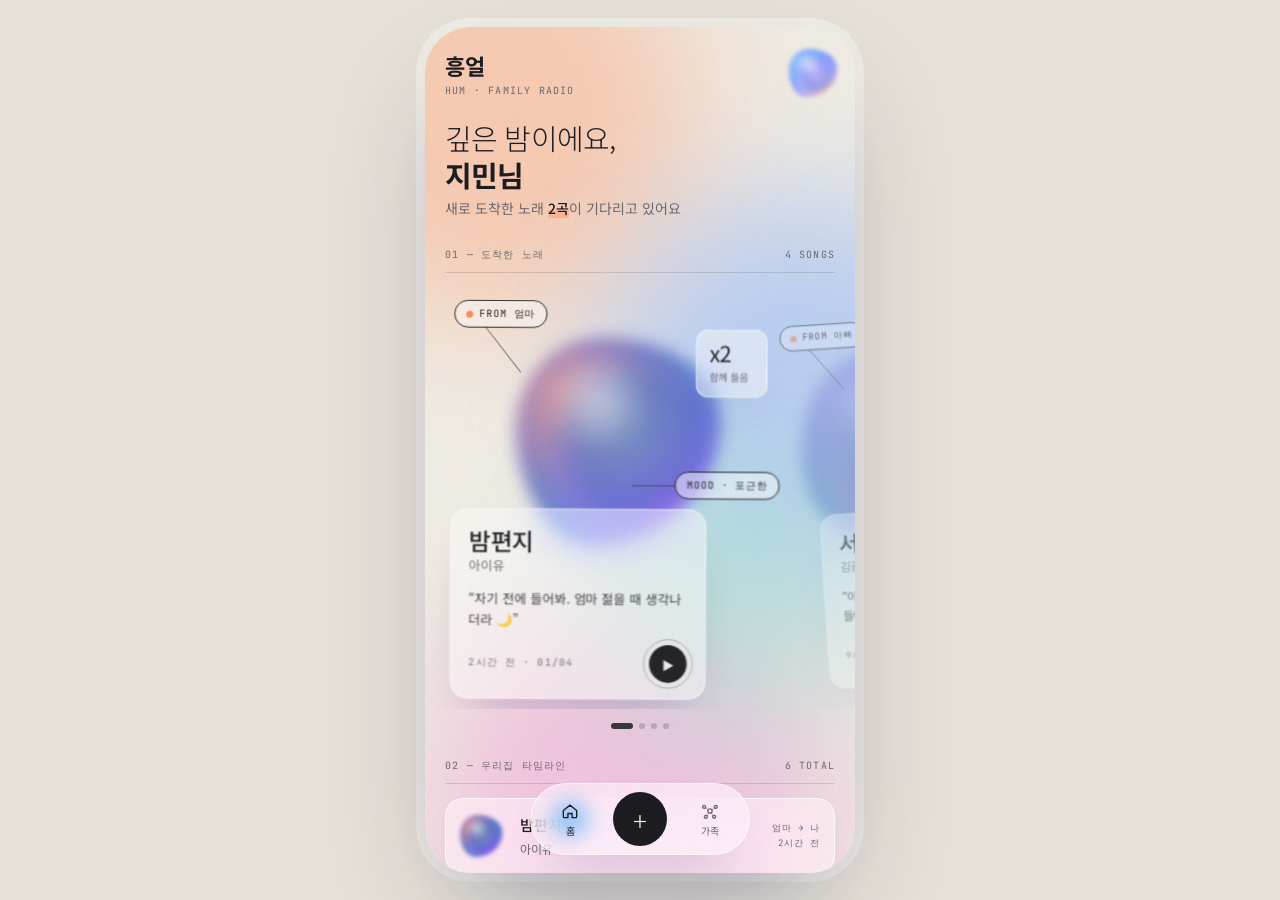
==== family-songs/index.html @ 13bdda85 "Add 흥얼 hum: family song-sharing mobile prototype Single-file web app with mood-driven gradient blobs" ====
<!doctype html>
<html lang="ko">
<head>
<meta charset="utf-8">
<meta name="viewport" content="width=device-width,initial-scale=1,viewport-fit=cover">
<meta name="theme-color" content="#f3efe7">
<title>흥얼 hum</title>
<link rel="preconnect" href="https://fonts.googleapis.com">
<link rel="preconnect" href="https://fonts.gstatic.com" crossorigin>
<link href="https://fonts.googleapis.com/css2?family=Noto+Sans+KR:wght@300;400;500;700&family=JetBrains+Mono:wght@400;500&display=swap" rel="stylesheet">
<style>
@property --c1{syntax:'<color>';inherits:true;initial-value:#8fb8ff}
@property --c2{syntax:'<color>';inherits:true;initial-value:#ffb08a}
@property --c3{syntax:'<color>';inherits:true;initial-value:#f5a3dc}
@property --c4{syntax:'<color>';inherits:true;initial-value:#a9c8ff}

:root{
  --bg:#f3efe7; --bg-2:#e6e1d7; --ink:#1c1c21; --ink-2:#6d6b70; --ink-3:#a19e9a;
  --line:rgba(28,28,33,.14); --glass:rgba(255,255,255,.5); --glass-strong:rgba(255,255,255,.74);
  --glass-brd:rgba(255,255,255,.8); --glow:#5fb6ff; --accent:#ff8a5c;
  --device:linear-gradient(165deg,#f4f4f6 0%,#dcdce1 100%);
  --device-screen:rgba(255,255,255,.62); --wheel:linear-gradient(180deg,#fbfbfc,#e7e7eb);
  --shadow:0 24px 50px -24px rgba(60,50,110,.32);
  --amb-op:.55; --grain-op:.13; --grain-blend:multiply;
  --spring:cubic-bezier(.34,1.56,.64,1); --ease:cubic-bezier(.22,1,.36,1);
  --mono:'JetBrains Mono',ui-monospace,monospace; --sans:'Noto Sans KR',system-ui,-apple-system,sans-serif;
  color-scheme:light;
}
@media (prefers-color-scheme:dark){
  :root:not([data-theme="light"]){
    --bg:#22387c; --bg-2:#16265a; --ink:#f5f2ff; --ink-2:rgba(245,242,255,.7); --ink-3:rgba(245,242,255,.42);
    --line:rgba(255,255,255,.2); --glass:rgba(255,255,255,.1); --glass-strong:rgba(255,255,255,.17);
    --glass-brd:rgba(255,255,255,.24); --glow:#7cc6ff;
    --device:linear-gradient(165deg,rgba(255,255,255,.2),rgba(255,255,255,.06));
    --device-screen:rgba(10,20,60,.28); --wheel:linear-gradient(180deg,rgba(255,255,255,.2),rgba(255,255,255,.07));
    --shadow:0 24px 50px -24px rgba(0,0,20,.6); --amb-op:.42; --grain-op:.09; --grain-blend:overlay;
    color-scheme:dark;
  }
}
:root[data-theme="dark"]{
  --bg:#22387c; --bg-2:#16265a; --ink:#f5f2ff; --ink-2:rgba(245,242,255,.7); --ink-3:rgba(245,242,255,.42);
  --line:rgba(255,255,255,.2); --glass:rgba(255,255,255,.1); --glass-strong:rgba(255,255,255,.17);
  --glass-brd:rgba(255,255,255,.24); --glow:#7cc6ff;
  --device:linear-gradient(165deg,rgba(255,255,255,.2),rgba(255,255,255,.06));
  --device-screen:rgba(10,20,60,.28); --wheel:linear-gradient(180deg,rgba(255,255,255,.2),rgba(255,255,255,.07));
  --shadow:0 24px 50px -24px rgba(0,0,20,.6); --amb-op:.42; --grain-op:.09; --grain-blend:overlay;
  color-scheme:dark;
}

*{box-sizing:border-box;margin:0;padding:0;-webkit-tap-highlight-color:transparent}
html,body{height:100%}
body{font-family:var(--sans);color:var(--ink);background:var(--bg-2);display:grid;place-items:center;overflow:hidden;-webkit-font-smoothing:antialiased}
button{font:inherit;color:inherit;background:none;border:0;cursor:pointer}
input,textarea{font:inherit;color:inherit;background:none;border:0;outline:0;width:100%;resize:none}
::placeholder{color:var(--ink-3)}

.app{position:relative;width:100%;height:100dvh;max-width:430px;background:var(--bg);overflow:hidden;isolation:isolate}
@media (min-width:600px) and (min-height:760px){
  .app{height:min(880px,94dvh);border-radius:46px;box-shadow:0 50px 120px -40px rgba(30,30,80,.45),0 0 0 9px rgba(255,255,255,.35)}
}

/* ---------- ambient ---------- */
.ambient{position:absolute;inset:-25%;z-index:-2;pointer-events:none;transform:translate3d(var(--px,0px),var(--py,0px),0);transition:transform 1.4s var(--ease)}
.ambient span{position:absolute;width:62%;aspect-ratio:1;border-radius:50%;filter:blur(64px);opacity:var(--amb-op);animation:drift 24s ease-in-out infinite alternate}
.ambient span:nth-child(1){background:#ffb08a;top:8%;left:-4%}
.ambient span:nth-child(2){background:#8fb8ff;top:30%;right:-6%;animation-duration:29s;animation-delay:-8s}
.ambient span:nth-child(3){background:#f5a3dc;bottom:6%;left:18%;animation-duration:33s;animation-delay:-14s}
.ambient span:nth-child(4){background:#9fe3d3;bottom:28%;right:16%;width:42%;animation-duration:26s;animation-delay:-4s}
@keyframes drift{0%{transform:translate(0,0) scale(1)}50%{transform:translate(14%,9%) scale(1.18)}100%{transform:translate(-9%,15%) scale(.88)}}
.grain{position:absolute;inset:-60%;z-index:80;pointer-events:none;opacity:var(--grain-op);mix-blend-mode:var(--grain-blend);
  background-image:url("data:image/svg+xml,%3Csvg xmlns='http://www.w3.org/2000/svg' width='180' height='180'%3E%3Cfilter id='n'%3E%3CfeTurbulence type='fractalNoise' baseFrequency='.9' numOctaves='3' stitchTiles='stitch'/%3E%3C/filter%3E%3Crect width='100%25' height='100%25' filter='url(%23n)'/%3E%3C/svg%3E");
  animation:grain .9s steps(5) infinite}
@keyframes grain{0%{transform:translate(0,0)}20%{transform:translate(-4%,3%)}40%{transform:translate(3%,-5%)}60%{transform:translate(-6%,-2%)}80%{transform:translate(5%,4%)}100%{transform:translate(0,0)}}

/* ---------- blobs ---------- */
.blob{position:relative;width:100%;aspect-ratio:1;transition:--c1 1.1s var(--ease),--c2 1.1s var(--ease),--c3 1.1s var(--ease),--c4 1.1s var(--ease)}
.blob i{position:absolute;inset:8%;border-radius:42% 58% 63% 37%/45% 40% 60% 55%;animation:morph var(--d,9s) ease-in-out infinite alternate;animation-delay:var(--dl,0s)}
.blob i:nth-child(1){background:radial-gradient(circle at 72% 78%,var(--c3),transparent 58%),radial-gradient(circle at 24% 28%,var(--c2),transparent 62%),linear-gradient(140deg,var(--c1),var(--c4));filter:blur(var(--bl,10px)) saturate(1.35)}
.blob i:nth-child(2){inset:22% 12% 16% 28%;background:radial-gradient(circle at 40% 40%,var(--c4),var(--c1) 72%);filter:blur(calc(var(--bl,10px)*1.7));opacity:.7;animation-duration:calc(var(--d,9s)*1.37);animation-direction:alternate-reverse}
.blob i:nth-child(3){inset:16% 34% 48% 18%;background:radial-gradient(circle,rgba(255,255,255,.9),transparent 70%);filter:blur(calc(var(--bl,10px)*1.3));opacity:.65;animation-duration:calc(var(--d,9s)*.78)}
.blob.sm{--bl:2px}.blob.md{--bl:4px}.blob.lg{--bl:8px}
@keyframes morph{
  0%{border-radius:42% 58% 63% 37%/45% 40% 60% 55%;transform:rotate(var(--r,0deg)) scale(1)}
  33%{border-radius:63% 37% 38% 62%/55% 63% 37% 45%;transform:rotate(calc(var(--r,0deg) + 40deg)) scale(1.06) translate(2%,-2%)}
  66%{border-radius:36% 64% 55% 45%/62% 36% 64% 38%;transform:rotate(calc(var(--r,0deg) + 85deg)) scale(.95) translate(-2%,2%)}
  100%{border-radius:52% 48% 34% 66%/40% 58% 42% 60%;transform:rotate(calc(var(--r,0deg) + 130deg)) scale(1.03)}
}

/* ---------- type & atoms ---------- */
.mono{font-family:var(--mono);font-size:10px;letter-spacing:.12em;text-transform:uppercase;color:var(--ink-2)}
.tag{position:absolute;display:inline-flex;align-items:center;gap:6px;font-family:var(--mono);font-size:10px;letter-spacing:.1em;text-transform:uppercase;padding:6px 11px;border:1px solid var(--ink);border-radius:999px;background:var(--glass);backdrop-filter:blur(8px);-webkit-backdrop-filter:blur(8px);white-space:nowrap;z-index:3}
.glass{background:var(--glass);border:1px solid var(--glass-brd);backdrop-filter:blur(20px) saturate(1.5);-webkit-backdrop-filter:blur(20px) saturate(1.5);box-shadow:var(--shadow)}
.pressable{transition:transform .5s var(--spring)}
.pressable:active{transform:scale(.94);transition-duration:.12s}

/* ---------- screens ---------- */
.screen{position:absolute;inset:0;overflow-y:auto;overflow-x:hidden;padding:calc(env(safe-area-inset-top) + 22px) 20px 140px;scrollbar-width:none;
  opacity:0;visibility:hidden;transform:translateY(26px) scale(.975);filter:blur(10px);
  transition:opacity .45s var(--ease),transform .7s var(--ease),filter .45s var(--ease),visibility 0s linear .45s}
.screen::-webkit-scrollbar{display:none}
.screen.active{opacity:1;visibility:visible;transform:none;filter:none;transition-delay:0s}
.screen.active .rv{animation:rise .9s var(--ease) both;animation-delay:calc(var(--i,0)*75ms + 90ms)}
@keyframes rise{from{opacity:0;transform:translateY(26px);filter:blur(8px)}}

.top{display:flex;align-items:center;justify-content:space-between;margin-bottom:22px}
.brand{display:flex;flex-direction:column;gap:3px}
.brand-mark{font-size:22px;font-weight:700;letter-spacing:-.02em}
.me-btn{width:44px;height:44px;border-radius:50%;position:relative}
.me-btn .blob{position:absolute;inset:-6px;width:auto}
.ghost-btn{font-family:var(--mono);font-size:11px;letter-spacing:.1em;text-transform:uppercase;padding:9px 14px;border-radius:999px;border:1px solid var(--line);background:var(--glass)}

.greet{font-size:29px;line-height:1.26;font-weight:300;letter-spacing:-.03em;margin-bottom:6px}
.greet b{font-weight:700}
.greet .ch{display:inline-block;animation:letter 1s var(--ease) both;animation-delay:calc(var(--k)*32ms + 150ms);white-space:pre}
@keyframes letter{from{opacity:0;transform:translateY(.5em) rotate(6deg);filter:blur(6px)}}
.sub{color:var(--ink-2);font-size:14px;margin-bottom:6px}
.sub em{font-style:normal;color:var(--ink);font-weight:500;background:linear-gradient(transparent 60%,rgba(255,138,92,.35) 60%)}

.sec-head{display:flex;justify-content:space-between;align-items:baseline;margin:30px 0 14px;padding-bottom:10px;border-bottom:1px solid var(--line)}

/* ---------- hero carousel ---------- */
.carousel{display:flex;overflow-x:auto;scroll-snap-type:x mandatory;margin:0 -20px;padding:4px 7% 8px;scrollbar-width:none;gap:0}
.carousel::-webkit-scrollbar{display:none}
.slide{flex:0 0 86%;scroll-snap-align:center;cursor:pointer}
.stage{position:relative;height:min(410px,57dvh);transform:scale(calc(1 - var(--a,0)*.1)) rotate(calc(var(--o,0)*-4deg));opacity:calc(1 - var(--a,0)*.5);transition:transform .2s linear}
.stage .art{position:absolute;width:76%;left:12%;top:6%;transform:translateX(calc(var(--o,0)*-46px)) rotate(calc(var(--o,0)*20deg))}
.stage .t-from{top:2%;left:0}
.stage .t-from::after{content:'';position:absolute;left:30px;top:100%;width:1px;height:58px;background:var(--ink);opacity:.55;transform-origin:top;transform:rotate(-38deg) scaleY(0);transition:transform 1s var(--ease) .3s}
.stage .t-mood{top:44%;right:-2%}
.stage .t-mood::before{content:'';position:absolute;right:100%;top:50%;width:44px;height:1px;background:var(--ink);opacity:.55;transform-origin:right;transform:scaleX(0);transition:transform 1s var(--ease) .45s}
.screen.active .stage .t-from::after{transform:rotate(-38deg) scaleY(1)}
.screen.active .stage .t-mood::before{transform:scaleX(1)}
.new-dot{width:7px;height:7px;border-radius:50%;background:var(--accent);box-shadow:0 0 0 0 rgba(255,138,92,.6);animation:ping 1.8s infinite}
@keyframes ping{70%{box-shadow:0 0 0 9px rgba(255,138,92,0)}100%{box-shadow:0 0 0 0 rgba(255,138,92,0)}}
.stat{position:absolute;top:9%;right:2%;padding:10px 12px;border-radius:12px;min-width:72px;z-index:3}
.stat b{display:block;font-size:22px;font-weight:400;letter-spacing:-.02em;line-height:1}
.stat span{font-size:10px;color:var(--ink-2)}
.note{position:absolute;left:0;bottom:0;width:80%;padding:18px 18px 16px;border-radius:18px;z-index:4;transform:translateX(calc(var(--o,0)*34px))}
.note h3{font-size:24px;font-weight:500;letter-spacing:-.03em;line-height:1.15}
.note .artist{font-size:13px;color:var(--ink-2);margin-top:2px}
.note .msg{font-size:13px;line-height:1.6;margin-top:14px;color:var(--ink);opacity:.86}
.note .foot{display:flex;justify-content:space-between;align-items:center;margin-top:14px}
.play-ic{width:38px;height:38px;border-radius:50%;background:var(--ink);color:var(--bg);display:grid;place-items:center;font-size:12px;position:relative}
.play-ic::after{content:'';position:absolute;inset:-6px;border-radius:50%;border:1px solid var(--ink);opacity:.3;animation:halo 2.4s var(--ease) infinite}
@keyframes halo{from{transform:scale(.8);opacity:.5}to{transform:scale(1.35);opacity:0}}
.dots{display:flex;justify-content:center;gap:6px;margin-top:14px}
.dots i{width:6px;height:6px;border-radius:4px;background:var(--ink);opacity:.2;transition:width .5s var(--spring),opacity .3s}
.dots i.on{width:22px;opacity:.85}

/* ---------- timeline ---------- */
.timeline{list-style:none;display:flex;flex-direction:column;gap:10px}
.row{display:flex;align-items:center;gap:14px;padding:12px 14px 12px 10px;border-radius:18px;cursor:pointer;
  transform:perspective(700px) rotateX(var(--rx,0deg)) rotateY(var(--ry,0deg));transition:transform .5s var(--ease)}
.row .mini{width:50px;flex:none}
.row .rt{flex:1;min-width:0}
.row .rt b{display:block;font-weight:500;font-size:15px;white-space:nowrap;overflow:hidden;text-overflow:ellipsis}
.row .rt span{font-size:12px;color:var(--ink-2)}
.row .rr{text-align:right;line-height:1.7;font-size:9px}
.row .emo{font-size:12px;letter-spacing:2px}

/* ---------- compose ---------- */
.compose-stage{position:relative;height:300px;margin:-6px 0 6px}
.cs-blob{position:absolute;width:250px;left:50%;top:10px;margin-left:-125px}
.cs-title{position:absolute;left:50%;top:50%;transform:translate(-50%,-58%);text-align:center;width:72%;z-index:2;pointer-events:none}
.cs-title b{display:block;font-size:26px;font-weight:500;letter-spacing:-.03em;line-height:1.2;transition:opacity .3s;word-break:keep-all}
.cs-title span{font-size:13px;color:var(--ink-2)}
.cs-title .ph{opacity:.35}
.cs-mood{top:16px;right:0}
.cs-mood::before{content:'';position:absolute;right:100%;top:50%;width:36px;height:1px;background:var(--ink);opacity:.5}
.cs-to{bottom:18px;left:0}
.cs-to::after{content:'';position:absolute;left:60%;bottom:100%;width:1px;height:40px;background:var(--ink);opacity:.5;transform:rotate(30deg);transform-origin:bottom}
.bump{animation:bump .6s var(--spring)}
@keyframes bump{40%{transform:scale(1.08)}}
.field{display:flex;flex-direction:column;gap:6px;padding:12px 16px;border-radius:16px;margin-bottom:10px;box-shadow:none;transition:border-color .3s,transform .4s var(--spring)}
.field:focus-within{border-color:var(--ink);transform:scale(1.01)}
.field input,.field textarea{font-size:16px}
.shake{animation:shake .5s}
@keyframes shake{20%,60%{transform:translateX(-7px)}40%,80%{transform:translateX(7px)}}
.pick{display:flex;gap:6px;justify-content:space-between}
.pick button{flex:1;display:flex;flex-direction:column;align-items:center;gap:6px;padding:8px 0 10px;border-radius:18px;border:1px solid transparent;transition:transform .55s var(--spring),border-color .3s,background .3s}
.pick button .mb{width:56px;position:relative;transition:transform .6s var(--spring),filter .4s}
.pick button span{font-size:13px}
.pick button:not(.on) .mb{filter:grayscale(.75) opacity(.55)}
.pick button.on{border-color:var(--ink);background:var(--glass)}
.pick button.on .mb{transform:scale(1.12) rotate(12deg)}
.pick button .chk{position:absolute;right:-2px;top:-2px;width:18px;height:18px;border-radius:50%;background:var(--ink);color:var(--bg);font-size:10px;display:grid;place-items:center;transform:scale(0);transition:transform .5s var(--spring);z-index:2}
.pick button.on .chk{transform:scale(1)}
.chips{display:flex;flex-wrap:wrap;gap:6px;margin-top:2px}
.chips button{font-size:12px;padding:7px 12px;border-radius:999px;border:1px solid var(--line);background:var(--glass)}
.send-btn{position:relative;overflow:hidden;width:100%;height:62px;margin-top:28px;border-radius:999px;background:var(--ink);color:var(--bg);font-size:15px;font-weight:500;letter-spacing:.02em;transition:transform .5s var(--spring)}
.send-btn .fill{position:absolute;inset:0;background:linear-gradient(90deg,#5fb6ff,#f5a3dc,#ff8a5c);transform:scaleX(0);transform-origin:left;transition:transform .25s ease-out;filter:blur(6px);opacity:.95}
.send-btn.holding{transform:scale(.97)}
.send-btn.holding .fill{transform:scaleX(1.05);transition:transform .75s linear}
.send-btn .lbl{position:relative}

/* ---------- mood widget (glow path) ---------- */
.mood{position:relative;padding:6px 0}
.mood-svg{position:absolute;inset:0;width:100%;height:100%;overflow:visible;pointer-events:none}
.mood-svg .glow{fill:none;stroke:var(--glow);stroke-width:30;stroke-linecap:round;stroke-linejoin:round;opacity:.8}
.mood-svg .core{fill:none;stroke:var(--glow);stroke-width:2;opacity:.55;stroke-dasharray:2 6;animation:flow 1.2s linear infinite}
@keyframes flow{to{stroke-dashoffset:-16}}
.mrow{display:flex;align-items:center;gap:10px;height:62px}
.mrow .ml,.mrow .mr{width:52px;flex:none;font-size:10px}
.mrow .mr{text-align:right}
.mt{position:relative;flex:1;height:34px;cursor:grab;touch-action:none}
.mt::before{content:'';position:absolute;left:0;right:0;top:50%;height:1px;background:var(--ink);opacity:.3}
.mt .gh{position:absolute;top:50%;width:9px;height:9px;margin:-4.5px 0 0 -4.5px;border-radius:50%;background:var(--ink);opacity:.85}
.mh{position:absolute;top:50%;width:22px;height:22px;margin:-11px 0 0 -11px;border-radius:50%;background:var(--ink);z-index:2;transition:transform .5s var(--spring),box-shadow .4s}
.mh.hot{background:#1c1c21;transform:scale(.72);box-shadow:0 0 0 7px #ffb59a,0 0 22px 14px rgba(255,150,120,.75)}
.mood.ro .mt{cursor:default}
.mood.drag .mt{cursor:grabbing}

/* ---------- family ---------- */
.big{font-size:26px;font-weight:300;letter-spacing:-.03em;line-height:1.32;margin-bottom:6px}
.big b{font-weight:700}
.orbit-wrap{position:relative;width:100%;aspect-ratio:1;margin:6px 0 10px}
.orbit{position:absolute;inset:0;transform:rotate(var(--rot,0deg))}
.orbit svg{position:absolute;inset:0;width:100%;height:100%;overflow:visible}
.orbit .ring{fill:none;stroke:var(--ink);stroke-width:.18;opacity:.35;stroke-dasharray:.6 1.4}
.orbit .lnk{stroke:var(--ink);fill:none;stroke-linecap:round;stroke-dasharray:1 2.5;animation:flow2 3s linear infinite}
@keyframes flow2{to{stroke-dashoffset:-14}}
@keyframes orbit{to{transform:rotate(360deg)}}
.node{position:absolute;width:23%;transform:translate(-50%,-50%);cursor:pointer}
.node-in{transform:rotate(calc(var(--rot,0deg)*-1));display:flex;flex-direction:column;align-items:center;gap:2px;transition:opacity .4s}
.node .blob{transition:transform .7s var(--spring)}
.node span{font-size:12px;font-weight:500}
.node.sel .blob{transform:scale(1.22)}
.orbit.has-sel .node:not(.sel) .node-in{opacity:.45}
.core-node{position:absolute;left:50%;top:50%;width:30%;transform:translate(-50%,-50%)}
.core-node .lbl{position:absolute;inset:0;display:grid;place-items:center;text-align:center;font-size:13px;font-weight:700;transform:rotate(calc(var(--rot,0deg)*-1))}
.member-card{border-radius:22px;padding:18px;display:grid;grid-template-columns:64px 1fr;gap:4px 14px;align-items:center;transform:perspective(700px) rotateX(var(--rx,0deg)) rotateY(var(--ry,0deg));transition:transform .5s var(--ease)}
.member-card .av{grid-row:span 2;width:64px}
.member-card h4{font-size:19px;font-weight:500}
.member-card .grid3{grid-column:1/-1;display:grid;grid-template-columns:repeat(3,1fr);gap:8px;margin-top:12px}
.member-card .grid3 div{padding:10px;border-radius:12px;background:var(--glass);border:1px solid var(--glass-brd)}
.member-card .grid3 b{display:block;font-size:20px;font-weight:400}
.member-card .act{grid-column:1/-1;margin-top:12px;height:46px;border-radius:999px;background:var(--ink);color:var(--bg);font-size:14px}
.member-card .act[disabled]{opacity:.35}
.swap{animation:swap .6s var(--ease)}
@keyframes swap{from{opacity:0;transform:translateY(14px) scale(.97)}}
.stats{display:grid;grid-template-columns:repeat(3,1fr);gap:8px;margin-top:12px}
.stats div{padding:12px;border-radius:14px}
.stats b{display:block;font-size:24px;font-weight:300;letter-spacing:-.03em}
.stats span{font-size:11px;color:var(--ink-2)}
.reset{display:block;margin:34px auto 0}

/* ---------- tab bar ---------- */
.tabbar{position:absolute;left:50%;bottom:calc(env(safe-area-inset-bottom) + 18px);transform:translateX(-50%);display:flex;align-items:center;gap:6px;padding:8px;border-radius:999px;z-index:40;animation:tabin 1s var(--spring) .2s both}
@keyframes tabin{from{transform:translate(-50%,120%)}}
.tab-glow{position:absolute;top:50%;left:0;width:56px;height:56px;margin:-28px 0 0 -28px;border-radius:50%;background:radial-gradient(circle,var(--glow),transparent 70%);filter:blur(8px);opacity:.85;transition:transform .7s var(--spring);pointer-events:none}
.tab{position:relative;width:62px;height:50px;border-radius:999px;display:flex;flex-direction:column;align-items:center;justify-content:center;gap:2px;font-size:10px;color:var(--ink-2);transition:color .3s,transform .5s var(--spring)}
.tab svg{width:20px;height:20px;stroke:currentColor;fill:none;stroke-width:1.6}
.tab.active{color:var(--ink)}
.tab.send-tab{width:54px;height:54px;background:var(--ink);color:var(--bg);font-size:26px;font-weight:300;margin:0 6px}
.tab.send-tab.active{transform:rotate(45deg)}

/* ---------- player sheet ---------- */
.sheet{position:absolute;inset:0;z-index:60;pointer-events:none}
.sheet-bg{position:absolute;inset:0;background:rgba(20,20,40,.18);backdrop-filter:blur(6px);-webkit-backdrop-filter:blur(6px);opacity:0;transition:opacity .5s}
.sheet-body{position:absolute;left:0;right:0;bottom:0;max-height:96%;overflow-y:auto;scrollbar-width:none;padding:12px 18px calc(env(safe-area-inset-bottom) + 22px);border-radius:34px 34px 0 0;background:var(--bg);transform:translateY(105%);transition:transform .75s var(--spring)}
.sheet-body::before{content:'';position:absolute;inset:0;z-index:-1;background:radial-gradient(60% 40% at 20% 10%,color-mix(in srgb,var(--c1) 45%,transparent),transparent),radial-gradient(60% 40% at 90% 40%,color-mix(in srgb,var(--c3) 40%,transparent),transparent);transition:--c1 1s,--c3 1s;filter:blur(20px)}
.sheet:not(.open) .sheet-body{visibility:hidden;transition:transform .5s var(--ease),visibility 0s .5s}
.sheet.open{pointer-events:auto}
.sheet.open .sheet-bg{opacity:1}
.sheet.open .sheet-body{transform:none}
.grab{display:block;width:44px;height:5px;border-radius:5px;background:var(--ink);opacity:.2;margin:0 auto 14px}
.device{border-radius:36px;padding:14px;background:var(--device);box-shadow:inset 0 1px 0 rgba(255,255,255,.8),0 30px 60px -30px rgba(40,40,90,.45);border:1px solid var(--glass-brd)}
.dscreen{position:relative;border-radius:24px;padding:16px;background:var(--device-screen);box-shadow:inset 0 2px 10px rgba(0,0,0,.08);overflow:hidden}
.pl-art{width:62%;margin:0 auto;transform:scale(var(--pulse,1));transition:transform .15s}
.pl-art .blob{animation:spin 24s linear infinite;animation-play-state:paused}
.playing .pl-art .blob{animation-play-state:running}
@keyframes spin{to{transform:rotate(360deg)}}
.pl-tag{top:14px;left:14px}
.pl-tag2{top:14px;right:14px}
.pl-meta{text-align:center;margin-top:-4px}
.pl-meta h2{font-size:22px;font-weight:500;letter-spacing:-.03em}
.pl-meta p{font-size:13px;color:var(--ink-2)}
.pl-note{margin:12px auto 0;max-width:92%;text-align:center;font-size:13px;line-height:1.6;opacity:.85}
.prog{margin-top:14px}
.bar{position:relative;height:4px;border-radius:4px;background:var(--line)}
.bar i{position:absolute;left:0;top:0;bottom:0;border-radius:4px;background:var(--ink);width:0}
.bar i::after{content:'';position:absolute;right:-6px;top:50%;width:12px;height:12px;margin-top:-6px;border-radius:50%;background:var(--ink);box-shadow:0 0 0 4px color-mix(in srgb,var(--glow) 40%,transparent)}
.times{display:flex;justify-content:space-between;margin-top:8px}
.hum-note{text-align:center;font-size:10px;margin-top:10px;color:var(--ink-3)}
.wheel{position:relative;width:200px;height:200px;margin:18px auto 4px;border-radius:50%;background:var(--wheel);box-shadow:inset 0 2px 6px rgba(255,255,255,.6),0 10px 24px -12px rgba(30,30,70,.35);touch-action:none;user-select:none;-webkit-user-select:none;cursor:grab}
.wheel .w{position:absolute;font-size:13px;color:var(--ink-2);pointer-events:none}
.wheel .wt{top:16px;left:50%;transform:translateX(-50%);font-family:var(--mono);font-size:10px;letter-spacing:.14em}
.wheel .wl{left:20px;top:50%;transform:translateY(-50%)}
.wheel .wr{right:20px;top:50%;transform:translateY(-50%)}
.wheel .wb{bottom:16px;left:50%;transform:translateX(-50%)}
.wheel-dot{position:absolute;inset:0;pointer-events:none;transform:rotate(var(--wa,0deg))}
.wheel-dot::after{content:'';position:absolute;left:50%;top:6px;width:6px;height:6px;margin-left:-3px;border-radius:50%;background:var(--glow);box-shadow:0 0 10px 3px var(--glow)}
.wheel-center{position:absolute;left:50%;top:50%;width:76px;height:76px;margin:-38px 0 0 -38px;border-radius:50%;background:var(--bg);box-shadow:0 4px 12px -4px rgba(30,30,70,.3),inset 0 1px 0 rgba(255,255,255,.6);font-size:22px;color:var(--ink);transition:transform .5s var(--spring)}
.wheel-center:active{transform:scale(.88)}
.wheel-center.liked{color:#ff5a7a}
.reacts{display:flex;justify-content:center;gap:10px;margin-top:16px}
.reacts button{width:52px;height:52px;border-radius:50%;font-size:22px}
.sheet-actions{display:grid;grid-template-columns:1fr 1fr;gap:8px;margin-top:14px}
.sheet-actions a,.sheet-actions button{display:flex;align-items:center;justify-content:center;height:50px;border-radius:999px;font-size:14px;text-decoration:none;color:var(--ink);border:1px solid var(--line);background:var(--glass)}
.sheet-actions .pri{background:var(--ink);color:var(--bg);border-color:transparent}

/* ---------- fx ---------- */
.particle{position:absolute;border-radius:50%;filter:blur(1.5px);pointer-events:none;z-index:70}
.floater{position:absolute;pointer-events:none;z-index:70;font-size:30px}
.flyer{position:absolute;pointer-events:none;z-index:75}
.toast{position:absolute;left:50%;top:calc(env(safe-area-inset-top) + 14px);z-index:90;padding:12px 18px;border-radius:999px;font-size:13px;white-space:nowrap;transform:translate(-50%,-160%);transition:transform .7s var(--spring)}
.toast.show{transform:translate(-50%,0)}

@media (prefers-reduced-motion:reduce){
  *,*::before,*::after{animation-duration:.001ms!important;animation-iteration-count:1!important;transition-duration:.001ms!important}
}
</style>
</head>
<body>
<div class="app" id="app">
  <div class="ambient" id="ambient"><span></span><span></span><span></span><span></span></div>

  <!-- HOME -->
  <section class="screen active" id="s-home">
    <header class="top rv">
      <div class="brand"><span class="brand-mark">흥얼</span><span class="mono">hum · family radio</span></div>
      <button class="me-btn pressable" data-go="family" id="meBtn" aria-label="가족 보기"></button>
    </header>
    <h1 class="greet" id="greet"></h1>
    <p class="sub rv" style="--i:2" id="sub"></p>
    <div class="sec-head rv" style="--i:3"><span class="mono">01 — 도착한 노래</span><span class="mono" id="inboxCount"></span></div>
    <div class="carousel rv" style="--i:4" id="carousel"></div>
    <div class="dots rv" style="--i:5" id="dots"></div>
    <div class="sec-head rv" style="--i:6"><span class="mono">02 — 우리집 타임라인</span><span class="mono" id="tlCount"></span></div>
    <ul class="timeline" id="timeline"></ul>
  </section>

  <!-- SEND -->
  <section class="screen" id="s-send">
    <header class="top rv">
      <div class="brand"><span class="brand-mark">노래 보내기</span><span class="mono">compose · 한 곡, 한 줄</span></div>
      <button class="ghost-btn pressable" data-go="home">닫기</button>
    </header>
    <div class="compose-stage rv" style="--i:1">
      <div class="cs-blob" id="csBlob"></div>
      <span class="tag cs-mood" id="csMood">MOOD · 잔잔한</span>
      <span class="tag cs-to" id="csTo">TO · 누구에게?</span>
      <div class="cs-title"><b id="csTitle" class="ph">노래 제목</b><span id="csArtist"></span></div>
    </div>
    <div class="rv" style="--i:2">
      <div class="sec-head"><span class="mono">01 — Song</span><span class="mono">무슨 노래?</span></div>
      <label class="field glass" id="fTitleWrap"><span class="mono">제목</span><input id="fTitle" placeholder="예) 밤편지" autocomplete="off" maxlength="40"></label>
      <label class="field glass"><span class="mono">아티스트</span><input id="fArtist" placeholder="예) 아이유" autocomplete="off" maxlength="40"></label>
      <label class="field glass"><span class="mono">링크 · 선택</span><input id="fLink" placeholder="유튜브 · 멜론 · 스포티파이 링크" autocomplete="off" inputmode="url"></label>
    </div>
    <div class="rv" style="--i:3">
      <div class="sec-head"><span class="mono">02 — To</span><span class="mono">여러 명 가능</span></div>
      <div class="pick" id="pick"></div>
    </div>
    <div class="rv" style="--i:4">
      <div class="sec-head"><span class="mono">03 — Mood</span><span class="mono">점을 끌어보세요</span></div>
      <div id="moodSend"></div>
    </div>
    <div class="rv" style="--i:5">
      <div class="sec-head"><span class="mono">04 — Note</span><span class="mono" id="noteCount">0 / 120</span></div>
      <label class="field glass"><textarea id="fNote" rows="3" maxlength="120" placeholder="이 노래를 보내는 이유를 한 줄로"></textarea></label>
      <div class="chips" id="chips"></div>
    </div>
    <button class="send-btn rv" style="--i:6" id="sendBtn"><span class="fill"></span><span class="lbl">꾹 눌러서 보내기</span></button>
  </section>

  <!-- FAMILY -->
  <section class="screen" id="s-family">
    <header class="top rv">
      <div class="brand"><span class="brand-mark">우리집</span><span class="mono">family constellation</span></div>
      <button class="ghost-btn pressable" id="themeBtn">테마</button>
    </header>
    <h2 class="big rv" style="--i:1" id="famTitle"></h2>
    <div class="orbit-wrap rv" style="--i:2"><div class="orbit" id="orbit"></div></div>
    <div class="member-card glass rv" style="--i:3" id="mcard"></div>
    <div class="stats rv" style="--i:4" id="stats"></div>
    <div class="sec-head rv" style="--i:5"><span class="mono">이번 주 우리집 무드</span><span class="mono">· 가족 평균</span></div>
    <div class="rv" style="--i:6" id="moodFamily"></div>
    <button class="ghost-btn reset pressable rv" style="--i:7" id="reset">데모 데이터 초기화</button>
  </section>

  <!-- TAB BAR -->
  <nav class="tabbar glass" id="tabbar">
    <span class="tab-glow" id="tabGlow"></span>
    <button class="tab active" data-go="home"><svg viewBox="0 0 24 24"><path d="M4 11.5 12 5l8 6.5V19a1 1 0 0 1-1 1h-4.5v-5h-5v5H5a1 1 0 0 1-1-1z"/></svg>홈</button>
    <button class="tab send-tab" data-go="send" aria-label="노래 보내기">+</button>
    <button class="tab" data-go="family"><svg viewBox="0 0 24 24"><circle cx="12" cy="12" r="2.5"/><circle cx="5" cy="7" r="1.8"/><circle cx="19" cy="7" r="1.8"/><circle cx="7" cy="19" r="1.8"/><circle cx="17" cy="19" r="1.8"/><path d="M6.4 8.2 10 10.6M17.6 8.2 14 10.6M8 17.5l2.4-3.4M16 17.5l-2.4-3.4" stroke-dasharray="1.5 1.5"/></svg>가족</button>
  </nav>

  <!-- PLAYER -->
  <div class="sheet" id="player" aria-hidden="true">
    <div class="sheet-bg" data-close></div>
    <div class="sheet-body" id="sheetBody">
      <button class="grab" data-close aria-label="닫기"></button>
      <div class="device">
        <div class="dscreen">
          <span class="tag pl-tag" id="plFrom"></span>
          <span class="tag pl-tag2" id="plMood"></span>
          <div class="pl-art" id="plArt"></div>
          <div class="pl-meta"><h2 id="plTitle"></h2><p id="plArtist"></p></div>
          <p class="pl-note" id="plNote"></p>
          <div class="prog"><div class="bar"><i id="plBar"></i></div><div class="times mono"><span id="plCur">0:00</span><span id="plLeft">-0:00</span></div></div>
          <p class="hum-note mono" id="humNote">이 노래의 무드로 만든 허밍이 흘러요</p>
        </div>
        <div class="wheel" id="wheel">
          <span class="w wt">답장</span><span class="w wl">⏮</span><span class="w wr">⏭</span><span class="w wb">▶︎❙❙</span>
          <span class="wheel-dot"></span>
          <button class="wheel-center" id="likeBtn" aria-label="좋아요">♡</button>
        </div>
      </div>
      <div class="reacts" id="reacts"></div>
      <div class="sheet-actions">
        <a id="extLink" target="_blank" rel="noopener">원곡 찾아 듣기 ↗</a>
        <button class="pri" id="replyBtn">노래로 답장</button>
      </div>
    </div>
  </div>

  <div class="toast glass" id="toast"></div>
  <div class="grain"></div>
</div>

<script>
/* ================= data ================= */
const AXES=[['차분한','신나는'],['먹먹한','행복한'],['새벽','한낮'],['혼자','함께']];
const MEMBERS=[
  {id:'jimin',name:'지민',colors:['#5b8cff','#a9c8ff','#ffc9b0','#c4b5ff']},
  {id:'mom',name:'엄마',colors:['#ff8a5c','#ffc2a6','#f7a6d8','#ffe1a8']},
  {id:'dad',name:'아빠',colors:['#2f6fd6','#79b4ff','#5fd3c0','#c9e6ff']},
  {id:'sua',name:'서아',colors:['#f06fc9','#ffb3e6','#a98bff','#ffd6ef']},
  {id:'grandma',name:'할머니',colors:['#36b79c','#a6ecd9','#ffd98a','#fff1c9']},
];
const PHRASES=['자기 전에 들어봐','출근길에 생각나서','이거 듣고 힘내','우리 노래 같아서','옛날 생각 나더라'];
const REACTS=['🥹','🥰','🎶','🔥'];
const KEY='hum.v1';
const now=Date.now(),M=60000,H=60*M,D=24*H;
function seed(){return{me:'jimin',songs:[
  {id:'s1',title:'밤편지',artist:'아이유',from:'mom',to:['jimin'],mood:[.18,.62,.08,.35],note:'자기 전에 들어봐. 엄마 젊을 때 생각나더라 🌙',at:now-2*H,plays:2,heard:[],reacts:[],liked:[]},
  {id:'s2',title:'서른 즈음에',artist:'김광석',from:'dad',to:['jimin','sua'],mood:[.3,.28,.3,.2],note:'아빠가 너만 할 때 듣던 노래. 가사 한번 들어봐',at:now-9*H,plays:1,heard:[],reacts:[],liked:[]},
  {id:'s3',title:'Ditto',artist:'NewJeans',from:'sua',to:['jimin'],mood:[.62,.55,.4,.82],note:'언니 이거 요즘 무한반복 중 ㅋㅋ',at:now-26*H,plays:4,heard:['jimin'],reacts:[{by:'jimin',e:'🔥'}],liked:['jimin']},
  {id:'s4',title:'바람의 노래',artist:'조용필',from:'grandma',to:['jimin','sua','mom'],mood:[.35,.72,.85,.9],note:'우리 강아지들 오늘도 힘내라',at:now-2*D,plays:6,heard:['jimin','mom'],reacts:[{by:'mom',e:'🥹'},{by:'jimin',e:'🥰'}],liked:['mom']},
  {id:'s5',title:'주저하는 연인들을 위해',artist:'잔나비',from:'jimin',to:['mom'],mood:[.4,.7,.7,.6],note:'엄마 아빠 생각나는 노래',at:now-3*D,plays:3,heard:['mom'],reacts:[{by:'mom',e:'🥹'}],liked:['mom']},
  {id:'s6',title:'그대에게',artist:'무한궤도',from:'dad',to:['mom'],mood:[.88,.85,.75,.7],note:'오랜만에 드라이브 갈까?',at:now-4*D,plays:2,heard:['mom'],reacts:[{by:'mom',e:'🔥'}],liked:[]},
]}}
let state;
try{state=JSON.parse(localStorage.getItem(KEY))}catch(e){}
if(!state||!state.songs)state=seed();
function save(){try{localStorage.setItem(KEY,JSON.stringify(state))}catch(e){}}

/* ================= helpers ================= */
const $=s=>document.querySelector(s),$$=s=>[...document.querySelectorAll(s)];
const esc=s=>String(s??'').replace(/[&<>"']/g,c=>({'&':'&amp;','<':'&lt;','>':'&gt;','"':'&quot;',"'":'&#39;'}[c]));
const mem=id=>MEMBERS.find(m=>m.id===id);
const nm=id=>id===state.me?'나':mem(id).name;
const hash=s=>{let h=0;for(const c of s)h=(h*31+c.charCodeAt(0))|0;return Math.abs(h)};
function hex2rgb(h){const n=parseInt(h.slice(1),16);return[n>>16,(n>>8)&255,n&255]}
function mix(a,b,t){const A=hex2rgb(a),B=hex2rgb(b);return'#'+A.map((v,i)=>Math.round(v+(B[i]-v)*t).toString(16).padStart(2,'0')).join('')}
function moodColors(m){
  return[mix('#2c5ae6','#ff6a3d',m[0]),mix('#6f9eff','#ff9466',m[1]),mix('#9466ff','#ffc457',m[2]),mix('#22bba2','#ee62c4',m[3])];
}
function moodWord(m){
  const[e,h]=m;
  if(e<.4&&h>=.55)return'포근한';if(e>=.6&&h>=.55)return'들뜬';if(e<.4&&h<.45)return'먹먹한';
  if(e>=.6&&h<.45)return'뜨거운';if(m[2]<.3)return'새벽의';return'잔잔한';
}
function blob(colors,{seed=0,size='md',speed=1}={}){
  const c=colors;
  return`<div class="blob ${size}" style="--c1:${c[0]};--c2:${c[1]};--c3:${c[2]};--c4:${c[3]};--d:${((7+seed%5)/speed).toFixed(2)}s;--r:${seed*47%360}deg;--dl:-${seed%7}s"><i></i><i></i><i></i></div>`;
}
function songBlob(s,o={}){return blob(moodColors(s.mood),{seed:hash(s.id),...o})}
function ago(t){const d=Date.now()-t;if(d<M)return'방금';if(d<H)return Math.floor(d/M)+'분 전';if(d<D)return Math.floor(d/H)+'시간 전';return Math.floor(d/D)+'일 전'}
function fmt(s){s=Math.max(0,Math.floor(s));return Math.floor(s/60)+':'+String(s%60).padStart(2,'0')}
function vib(n=8){try{navigator.vibrate&&navigator.vibrate(n)}catch(e){}}
const app=$('#app');
function rel(x,y){const r=app.getBoundingClientRect();return[x-r.left,y-r.top]}

/* ================= fx ================= */
function burst(x,y,colors,n=18){
  const[px,py]=rel(x,y);
  for(let i=0;i<n;i++){
    const d=document.createElement('i');d.className='particle';const s=5+Math.random()*13;
    d.style.cssText=`left:${px}px;top:${py}px;width:${s}px;height:${s}px;background:${colors[i%colors.length]}`;
    app.appendChild(d);const a=Math.random()*Math.PI*2,r=40+Math.random()*100;
    d.animate([{transform:'translate(-50%,-50%) scale(1)',opacity:1},{transform:`translate(calc(-50% + ${Math.cos(a)*r}px),calc(-50% + ${Math.sin(a)*r}px)) scale(0)`,opacity:0}],
      {duration:700+Math.random()*600,easing:'cubic-bezier(.2,.8,.2,1)'}).onfinish=()=>d.remove();
  }
}
function floatEmoji(x,y,e){
  const[px,py]=rel(x,y);
  for(let i=0;i<5;i++){
    const d=document.createElement('span');d.className='floater';d.textContent=e;d.style.left=px+'px';d.style.top=py+'px';app.appendChild(d);
    const dx=(Math.random()-.5)*120,dy=-140-Math.random()*120;
    d.animate([{transform:'translate(-50%,-50%) scale(.4)',opacity:0},{transform:`translate(calc(-50% + ${dx*.3}px),calc(-50% + ${dy*.3}px)) scale(1.1)`,opacity:1,offset:.25},{transform:`translate(calc(-50% + ${dx}px),calc(-50% + ${dy}px)) scale(.8) rotate(${dx/4}deg)`,opacity:0}],
      {duration:1200+i*120,delay:i*70,easing:'cubic-bezier(.2,.7,.3,1)',fill:'both'}).onfinish=()=>d.remove();
  }
}
let toastT;
function toast(msg){const t=$('#toast');t.textContent=msg;t.classList.add('show');clearTimeout(toastT);toastT=setTimeout(()=>t.classList.remove('show'),2400)}

/* parallax ambient + tilt */
app.addEventListener('pointermove',e=>{
  const r=app.getBoundingClientRect(),x=(e.clientX-r.left)/r.width-.5,y=(e.clientY-r.top)/r.height-.5;
  $('#ambient').style.setProperty('--px',(-x*40)+'px');$('#ambient').style.setProperty('--py',(-y*40)+'px');
  const t=e.target.closest('.row,.member-card');
  if(t){const tr=t.getBoundingClientRect();t.style.setProperty('--ry',(((e.clientX-tr.left)/tr.width-.5)*8)+'deg');t.style.setProperty('--rx',(-((e.clientY-tr.top)/tr.height-.5)*8)+'deg')}
});
app.addEventListener('pointerout',e=>{const t=e.target.closest&&e.target.closest('.row,.member-card');if(t&&!t.contains(e.relatedTarget)){t.style.setProperty('--rx','0deg');t.style.setProperty('--ry','0deg')}});
window.addEventListener('deviceorientation',e=>{if(e.gamma==null)return;$('#ambient').style.setProperty('--px',(-e.gamma*1.2)+'px');$('#ambient').style.setProperty('--py',(-(e.beta-40)*1.2)+'px')});

/* ================= mood widget ================= */
const widgets=new Set();let uid=0;
function MoodWidget(el,{values,readonly=false,ghosts=[],onChange}){
  const id='g'+(++uid);
  el.className='mood'+(readonly?' ro':'');
  el.innerHTML=`<svg class="mood-svg"><defs><filter id="${id}" x="-50%" y="-50%" width="200%" height="200%"><feGaussianBlur stdDeviation="9"/></filter></defs><path class="glow" filter="url(#${id})"/><path class="core"/></svg>`+
    AXES.map((a,i)=>`<div class="mrow"><span class="ml mono">${a[0]}</span><div class="mt" data-i="${i}">${ghosts.map(g=>`<span class="gh" style="left:${g[i]*100}%"></span>`).join('')}<b class="mh"></b></div><span class="mr mono">${a[1]}</span></div>`).join('');
  const w={el,target:values.slice(),disp:values.map(v=>v*.2+.4),hot:-1,
    tracks:[...el.querySelectorAll('.mt')],handles:[...el.querySelectorAll('.mh')],glow:el.querySelector('.glow'),core:el.querySelector('.core'),
    set(v){this.target=v.slice()}};
  if(!readonly){
    let active=-1;
    const setFrom=(i,x)=>{const r=w.tracks[i].getBoundingClientRect();w.target[i]=Math.min(1,Math.max(0,(x-r.left)/r.width));onChange&&onChange(w.target.slice())};
    w.tracks.forEach((t,i)=>{
      t.addEventListener('pointerdown',e=>{active=i;t.setPointerCapture(e.pointerId);el.classList.add('drag');w.hot=i;w.handles.forEach((h,k)=>h.classList.toggle('hot',k===i));setFrom(i,e.clientX);vib(6)});
      t.addEventListener('pointermove',e=>{if(active===i)setFrom(i,e.clientX)});
      const end=()=>{active=-1;el.classList.remove('drag')};
      t.addEventListener('pointerup',end);t.addEventListener('pointercancel',end);
    });
  }
  widgets.add(w);return w;
}
function smoothPath(p){
  let d=`M${p[0].x},${p[0].y}`;
  for(let i=0;i<p.length-1;i++){const p0=p[i-1]||p[i],p1=p[i],p2=p[i+1],p3=p[i+2]||p2;
    d+=` C${p1.x+(p2.x-p0.x)/6},${p1.y+(p2.y-p0.y)/6} ${p2.x-(p3.x-p1.x)/6},${p2.y-(p3.y-p1.y)/6} ${p2.x},${p2.y}`}
  return d;
}
function tickWidgets(){
  widgets.forEach(w=>{
    if(!w.el.isConnected){widgets.delete(w);return}
    if(!w.el.offsetParent)return;
    const pts=w.tracks.map((t,i)=>{w.disp[i]+=(w.target[i]-w.disp[i])*.16;w.handles[i].style.left=(w.disp[i]*100)+'%';
      return{x:t.offsetLeft+w.disp[i]*t.offsetWidth,y:t.offsetTop+t.offsetHeight/2}});
    const d=smoothPath(pts);w.glow.setAttribute('d',d);w.core.setAttribute('d',d);
  });
}

/* ================= navigation ================= */
let current='home';
function go(name,opts={}){
  current=name;
  $$('.screen').forEach(s=>s.classList.toggle('active',s.id==='s-'+name));
  $$('.tab').forEach(t=>t.classList.toggle('active',t.dataset.go===name));
  moveGlow();
  const scr=$('#s-'+name);scr.scrollTop=0;
  if(name==='home')renderHome();
  if(name==='send')renderSend(opts);
  if(name==='family')renderFamily();
}
function moveGlow(){const t=$(`.tab[data-go="${current}"]`),g=$('#tabGlow');if(!t)return;g.style.transform=`translateX(${t.offsetLeft+t.offsetWidth/2}px)`}
document.addEventListener('click',e=>{const b=e.target.closest('[data-go]');if(b){vib(5);go(b.dataset.go)}});

/* ================= HOME ================= */
function greeting(){const h=new Date().getHours();return h<5?'깊은 밤이에요':h<11?'좋은 아침이에요':h<17?'나른한 오후예요':h<22?'포근한 저녁이에요':'깊은 밤이에요'}
function splitLetters(str,k0=0){return[...str].map((c,i)=>`<span class="ch" style="--k:${k0+i}">${c===' '?' ':esc(c)}</span>`).join('')}
function inbox(){return state.songs.filter(s=>s.to.includes(state.me)).sort((a,b)=>b.at-a.at)}
function renderHome(){
  const me=mem(state.me),g=greeting();
  $('#meBtn').innerHTML=blob(me.colors,{seed:3,size:'sm'});
  $('#greet').innerHTML=splitLetters(g+',')+'<br><b>'+splitLetters(me.name+'님',g.length+1)+'</b>';
  const list=inbox(),unheard=list.filter(s=>!s.heard.includes(state.me));
  $('#sub').innerHTML=unheard.length?`새로 도착한 노래 <em>${unheard.length}곡</em>이 기다리고 있어요`:'오늘은 누구에게 노래를 보내볼까요?';
  $('#inboxCount').textContent=`${list.length} songs`;
  const car=$('#carousel');
  car.innerHTML=list.length?list.map((s,i)=>{
    const n=!s.heard.includes(state.me);
    return`<article class="slide" data-open="${s.id}"><div class="stage">
      <div class="art">${songBlob(s,{size:'lg'})}</div>
      <span class="tag t-from">${n?'<i class="new-dot"></i>':''}FROM ${esc(nm(s.from))}</span>
      <span class="tag t-mood">MOOD · ${moodWord(s.mood)}</span>
      <div class="stat glass"><b>x${s.plays}</b><span>함께 들음</span></div>
      <div class="note glass"><h3>${esc(s.title)}</h3><p class="artist">${esc(s.artist)}</p>
        <p class="msg">“${esc(s.note)}”</p>
        <div class="foot"><span class="mono">${ago(s.at)} · ${String(i+1).padStart(2,'0')}/${String(list.length).padStart(2,'0')}</span><span class="play-ic">▶</span></div></div>
    </div></article>`}).join('')
    :`<article class="slide"><div class="stage"><div class="art">${blob(['#e8e3da','#cfd8ff','#ffd9c6','#f1e9ff'],{size:'lg'})}</div>
      <div class="note glass"><h3>아직 조용해요</h3><p class="msg">가족에게 먼저 노래를 보내보세요. 답장이 올지도 몰라요.</p></div></div></article>`;
  $('#dots').innerHTML=list.map((_,i)=>`<i class="${i?'':'on'}"></i>`).join('');
  car.scrollLeft=0;requestAnimationFrame(carouselFx);
  const all=[...state.songs].sort((a,b)=>b.at-a.at);
  $('#tlCount').textContent=`${all.length} total`;
  $('#timeline').innerHTML=all.map((s,i)=>`<li class="row glass rv" style="--i:${7+Math.min(i,6)}" data-open="${s.id}">
    <div class="mini">${songBlob(s,{size:'sm'})}</div>
    <div class="rt"><b>${esc(s.title)}</b><span>${esc(s.artist)} ${s.reacts.length?`<span class="emo">${s.reacts.map(r=>r.e).join('')}</span>`:''}</span></div>
    <div class="rr mono">${esc(nm(s.from))} → ${s.to.map(t=>esc(nm(t))).join(', ')}<br>${ago(s.at)}</div></li>`).join('');
}
function carouselFx(){
  const c=$('#carousel');if(!c)return;const cr=c.getBoundingClientRect(),cx=cr.left+cr.width/2;let best=0,bd=1e9;
  c.querySelectorAll('.slide').forEach((s,i)=>{const r=s.getBoundingClientRect(),o=(r.left+r.width/2-cx)/r.width;
    s.style.setProperty('--o',o.toFixed(3));s.style.setProperty('--a',Math.min(Math.abs(o),1.2).toFixed(3));if(Math.abs(o)<bd){bd=Math.abs(o);best=i}});
  $$('#dots i').forEach((d,i)=>d.classList.toggle('on',i===best));
}
$('#carousel').addEventListener('scroll',()=>requestAnimationFrame(carouselFx),{passive:true});
document.addEventListener('click',e=>{const o=e.target.closest('[data-open]');if(o){vib(6);openPlayer(o.dataset.open,o)}});

/* ================= SEND ================= */
let draft,sendMood,csBlobEl;
function newDraft(o={}){return{title:'',artist:'',link:'',to:o.to||[],mood:[.5,.6,.5,.5],note:''}}
function renderSend(o={}){
  draft=newDraft(o);
  ['fTitle','fArtist','fLink','fNote'].forEach(id=>$('#'+id).value='');$('#noteCount').textContent='0 / 120';
  $('#csBlob').innerHTML=blob(moodColors(draft.mood),{seed:5,size:'lg'});csBlobEl=$('#csBlob .blob');
  $('#pick').innerHTML=MEMBERS.filter(m=>m.id!==state.me).map((m,i)=>`<button class="pressable ${draft.to.includes(m.id)?'on':''}" data-pick="${m.id}"><div class="mb"><span class="chk">✓</span>${blob(m.colors,{seed:i+2,size:'sm'})}</div><span>${m.name}</span></button>`).join('');
  $('#chips').innerHTML=PHRASES.map(p=>`<button class="pressable" data-phrase="${p}">${p}</button>`).join('');
  sendMood=MoodWidget($('#moodSend'),{values:draft.mood,ghosts:[],onChange:v=>{draft.mood=v;updatePreview()}});
  updatePreview();
}
function updatePreview(){
  const c=moodColors(draft.mood);
  if(csBlobEl){c.forEach((v,i)=>csBlobEl.style.setProperty('--c'+(i+1),v));csBlobEl.style.setProperty('--d',(11-draft.mood[0]*7).toFixed(1)+'s')}
  const w=moodWord(draft.mood),mt=$('#csMood');if(mt.dataset.w!==w){mt.dataset.w=w;mt.textContent='MOOD · '+w;mt.classList.remove('bump');void mt.offsetWidth;mt.classList.add('bump')}
  const t=$('#csTitle');t.textContent=draft.title||'노래 제목';t.classList.toggle('ph',!draft.title);
  $('#csArtist').textContent=draft.artist;
  $('#csTo').textContent='TO · '+(draft.to.length?draft.to.map(nm).join(', '):'누구에게?');
}
$('#fTitle').addEventListener('input',e=>{draft.title=e.target.value.trim();updatePreview()});
$('#fArtist').addEventListener('input',e=>{draft.artist=e.target.value.trim();updatePreview()});
$('#fLink').addEventListener('input',e=>{draft.link=e.target.value.trim()});
$('#fNote').addEventListener('input',e=>{draft.note=e.target.value;$('#noteCount').textContent=`${e.target.value.length} / 120`});
document.addEventListener('click',e=>{
  const p=e.target.closest('[data-pick]');
  if(p){const id=p.dataset.pick,i=draft.to.indexOf(id);i<0?draft.to.push(id):draft.to.splice(i,1);p.classList.toggle('on',i<0);vib(8);
    if(i<0){const r=p.getBoundingClientRect();burst(r.left+r.width/2,r.top+r.height/2-8,mem(id).colors,10)}updatePreview()}
  const ph=e.target.closest('[data-phrase]');
  if(ph){typeInto($('#fNote'),ph.dataset.phrase)}
});
function typeInto(el,text){let i=0;el.value='';clearInterval(el._t);el._t=setInterval(()=>{el.value=text.slice(0,++i);el.dispatchEvent(new Event('input'));if(i>=text.length)clearInterval(el._t)},38)}
/* hold to send */
(()=>{const b=$('#sendBtn');let t;
  const start=e=>{if(e.button>0)return;b.classList.add('holding');vib(10);t=setTimeout(()=>{b.classList.remove('holding');doSend()},780)};
  const cancel=()=>{clearTimeout(t);b.classList.remove('holding')};
  b.addEventListener('pointerdown',start);['pointerup','pointerleave','pointercancel'].forEach(ev=>b.addEventListener(ev,cancel));
  b.addEventListener('keydown',e=>{if(e.key==='Enter'||e.key===' '){e.preventDefault();doSend()}});
  b.addEventListener('contextmenu',e=>e.preventDefault());
})();
function doSend(){
  if(!draft.title){const f=$('#fTitleWrap');f.classList.remove('shake');void f.offsetWidth;f.classList.add('shake');f.scrollIntoView({behavior:'smooth',block:'center'});toast('어떤 노래인지 알려주세요 🎵');return}
  if(!draft.to.length){const f=$('#pick');f.classList.remove('shake');void f.offsetWidth;f.classList.add('shake');toast('누구에게 보낼지 골라주세요');return}
  const s={id:'s'+Date.now(),title:draft.title,artist:draft.artist||'아티스트 미상',link:draft.link,from:state.me,to:draft.to.slice(),mood:draft.mood.slice(),note:draft.note.trim()||'그냥, 생각나서.',at:Date.now(),plays:0,heard:[],reacts:[],liked:[]};
  state.songs.push(s);save();vib([12,40,20]);
  // fly the preview blob away
  const src=$('#csBlob'),r=src.getBoundingClientRect(),[x,y]=rel(r.left,r.top);
  const fl=document.createElement('div');fl.className='flyer';fl.style.cssText=`left:${x}px;top:${y}px;width:${r.width}px`;fl.innerHTML=src.innerHTML;app.appendChild(fl);
  src.style.opacity=0;
  const fam=$('.tab[data-go="family"]').getBoundingClientRect(),[tx,ty]=rel(fam.left+fam.width/2,fam.top+fam.height/2);
  const dx=tx-(x+r.width/2),dy=ty-(y+r.height/2);
  fl.animate([{transform:'translate(0,0) scale(1) rotate(0)',filter:'blur(0)'},{transform:`translate(${dx*.15}px,${-140}px) scale(.9) rotate(-30deg)`,offset:.35},{transform:`translate(${dx}px,${dy}px) scale(.08) rotate(160deg)`,filter:'blur(4px)'}],
    {duration:1100,easing:'cubic-bezier(.55,0,.3,1)',fill:'forwards'}).onfinish=()=>{fl.remove();src.style.opacity='';burst(fam.left+fam.width/2,fam.top+fam.height/2,moodColors(s.mood),24)};
  burst(r.left+r.width/2,r.top+r.height/2,moodColors(s.mood),20);
  setTimeout(()=>{toast(`${s.to.map(nm).join(', ')}에게 노래가 날아갔어요 ✦`);go('home')},1150);
}

/* ================= FAMILY ================= */
let selMember=null;
function exchange(a,b){return state.songs.filter(s=>(s.from===a&&s.to.includes(b))||(s.from===b&&s.to.includes(a))).length}
function renderFamily(){
  const n=MEMBERS.length;
  $('#famTitle').innerHTML=`<b>${n}개의 주파수</b>가<br>서로를 듣고 있어요`;
  const pos=MEMBERS.map((m,i)=>{const a=(i/n)*Math.PI*2-Math.PI/2;return{x:50+Math.cos(a)*38,y:50+Math.sin(a)*38}});
  let lines='';
  for(let i=0;i<n;i++)for(let j=i+1;j<n;j++){const c=exchange(MEMBERS[i].id,MEMBERS[j].id);if(c)lines+=`<line class="lnk" x1="${pos[i].x}" y1="${pos[i].y}" x2="${pos[j].x}" y2="${pos[j].y}" stroke-width="${.2+c*.22}" opacity="${Math.min(.25+c*.18,.8)}"/>`}
  $('#orbit').innerHTML=`<svg viewBox="0 0 100 100"><circle class="ring" cx="50" cy="50" r="38"/><circle class="ring" cx="50" cy="50" r="24"/>${lines}</svg>
    <div class="core-node">${blob(['#f3efe7','#cfdcff','#ffd9c6','#e9e0ff'],{seed:9,size:'md',speed:.6})}<span class="lbl">우리집</span></div>`+
    MEMBERS.map((m,i)=>`<div class="node ${selMember===m.id?'sel':''}" data-member="${m.id}" style="left:${pos[i].x}%;top:${pos[i].y}%"><div class="node-in">${blob(m.colors,{seed:i*3+1,size:'md'})}<span>${m.id===state.me?m.name+' (나)':m.name}</span></div></div>`).join('');
  $('#orbit').classList.toggle('has-sel',!!selMember);
  renderMemberCard(selMember||state.me,false);
  const week=state.songs.filter(s=>Date.now()-s.at<7*D);
  const reacts=state.songs.reduce((a,s)=>a+s.reacts.length,0),plays=state.songs.reduce((a,s)=>a+s.plays,0);
  $('#stats').innerHTML=[[week.length,'이번 주 노래'],[reacts,'리액션'],[plays,'함께 들은 횟수']].map(([v,l])=>`<div class="glass"><b>x${v}</b><span>${l}</span></div>`).join('');
  const avg=i=>week.length?week.reduce((a,s)=>a+s.mood[i],0)/week.length:.5;
  const ghosts=MEMBERS.map(m=>{const ss=state.songs.filter(s=>s.from===m.id);return ss.length?AXES.map((_,i)=>ss.reduce((a,s)=>a+s.mood[i],0)/ss.length):null}).filter(Boolean);
  MoodWidget($('#moodFamily'),{values:AXES.map((_,i)=>avg(i)),readonly:true,ghosts});
}
function renderMemberCard(id,anim=true){
  const m=mem(id),sent=state.songs.filter(s=>s.from===id),got=state.songs.filter(s=>s.to.includes(id));
  let best=null,bc=0;MEMBERS.forEach(o=>{if(o.id===id)return;const c=exchange(id,o.id);if(c>bc){bc=c;best=o}});
  const c=$('#mcard');
  c.innerHTML=`<div class="av">${blob(m.colors,{seed:7,size:'md'})}</div><h4>${m.name}${id===state.me?' · 나':''}</h4>
    <span class="mono">${sent.length?'최근 보낸 곡 · '+esc(sent.sort((a,b)=>b.at-a.at)[0].title):'아직 보낸 노래가 없어요'}</span>
    <div class="grid3"><div><b>${sent.length}</b><span class="mono">sent</span></div><div><b>${got.length}</b><span class="mono">received</span></div><div><b style="font-size:15px;line-height:1.9">${best?best.name:'—'}</b><span class="mono">단짝</span></div></div>
    <button class="act pressable" data-as="${id}" ${id===state.me?'disabled':''}>${id===state.me?'지금 이 시점으로 보고 있어요':m.name+' 시점으로 앱 보기'}</button>`;
  if(anim){c.classList.remove('swap');void c.offsetWidth;c.classList.add('swap')}
}
document.addEventListener('click',e=>{
  const n=e.target.closest('[data-member]');
  if(n){selMember=n.dataset.member===selMember?null:n.dataset.member;vib(6);
    $$('.node').forEach(x=>x.classList.toggle('sel',x.dataset.member===selMember));$('#orbit').classList.toggle('has-sel',!!selMember);
    renderMemberCard(selMember||state.me);const r=n.getBoundingClientRect();burst(r.left+r.width/2,r.top+r.height/2,mem(n.dataset.member).colors,10)}
  const a=e.target.closest('[data-as]');
  if(a&&!a.disabled){state.me=a.dataset.as;selMember=null;save();toast(`이제 ${mem(state.me).name}의 휴대폰이에요`);setTimeout(()=>go('home'),350)}
});
$('#reset').addEventListener('click',()=>{state=seed();save();selMember=null;toast('처음 상태로 돌아왔어요');go('home')});
$('#themeBtn').addEventListener('click',()=>{const r=document.documentElement,dark=r.dataset.theme?r.dataset.theme==='dark':matchMedia('(prefers-color-scheme: dark)').matches;r.dataset.theme=dark?'light':'dark';try{localStorage.setItem('hum.theme',r.dataset.theme)}catch(e){}});
try{const t=localStorage.getItem('hum.theme');if(t)document.documentElement.dataset.theme=t}catch(e){}

/* ================= HUM synth (mood → ambient humming) ================= */
const Hum=(()=>{
  let ctx,master,lp,delay,timer,pads=[],pulse=0;
  function note(f,t,g0){const o=ctx.createOscillator(),g=ctx.createGain();o.type='triangle';o.frequency.value=f;
    g.gain.setValueAtTime(0,t);g.gain.linearRampToValueAtTime(g0,t+.02);g.gain.exponentialRampToValueAtTime(.0008,t+1.3);
    o.connect(g);g.connect(lp);g.connect(delay);o.start(t);o.stop(t+1.4);setTimeout(()=>pulse=1,Math.max(0,(t-ctx.currentTime)*1000))}
  function start(m){
    try{ctx=ctx||new(window.AudioContext||window.webkitAudioContext)()}catch(e){return}
    stop(true);ctx.resume();
    master=ctx.createGain();master.gain.value=0;master.connect(ctx.destination);master.gain.linearRampToValueAtTime(.5,ctx.currentTime+1.5);
    lp=ctx.createBiquadFilter();lp.type='lowpass';lp.frequency.value=1200+m[2]*2200;lp.connect(master);
    delay=ctx.createDelay();delay.delayTime.value=.36;const fb=ctx.createGain();fb.gain.value=.38;delay.connect(fb);fb.connect(delay);delay.connect(lp);
    const major=m[1]>=.45,root=174.6*Math.pow(2,Math.round(m[2]*7)/12),sc=major?[0,2,4,7,9,12,14,16]:[0,3,5,7,10,12,15];
    pads=[1/2,3/4,major?1.26:1.19].map((r,i)=>{const o=ctx.createOscillator(),g=ctx.createGain();o.type='sine';o.frequency.value=root*r;o.detune.value=(i-1)*6;g.gain.value=.05;o.connect(g);g.connect(lp);o.start();return o});
    const spb=60/(64+m[0]*70)/2,density=.3+m[0]*.45;let next=ctx.currentTime+.15,step=0;
    timer=setInterval(()=>{while(next<ctx.currentTime+.25){if(step%8===0||Math.random()<density)note(root*Math.pow(2,sc[Math.floor(Math.random()*sc.length)]/12),next,step%8===0?.1:.06);next+=spb;step++}},60);
  }
  function stop(quick){if(!ctx||!master)return;clearInterval(timer);const g=master,ps=pads;pads=[];master=null;
    g.gain.cancelScheduledValues(ctx.currentTime);g.gain.setTargetAtTime(0,ctx.currentTime,quick?.05:.3);
    setTimeout(()=>{ps.forEach(o=>{try{o.stop()}catch(e){}});g.disconnect()},quick?300:1600)}
  return{start,stop,get pulse(){return pulse},decay(){pulse*=.88}};
})();

/* ================= PLAYER ================= */
const P={song:null,playing:false,pos:0,dur:200,list:[]};
function openPlayer(id,fromEl){
  const s=state.songs.find(x=>x.id===id);if(!s)return;
  P.list=inbox().length&&s.to.includes(state.me)?inbox():[...state.songs].sort((a,b)=>b.at-a.at);
  loadSong(s);
  const sh=$('#player');sh.classList.add('open');sh.setAttribute('aria-hidden','false');
  if(fromEl){const r=fromEl.getBoundingClientRect();burst(r.left+r.width/2,r.top+r.height/2,moodColors(s.mood),12)}
  setTimeout(()=>play(true),450);
}
function loadSong(s){
  P.song=s;P.pos=0;P.dur=150+hash(s.title)%110;
  const c=moodColors(s.mood),body=$('#sheetBody');c.forEach((v,i)=>body.style.setProperty('--c'+(i+1),v));
  $('#plArt').innerHTML=songBlob(s,{size:'lg'});
  $('#plFrom').textContent='FROM '+nm(s.from);$('#plMood').textContent=moodWord(s.mood);
  $('#plTitle').textContent=s.title;$('#plArtist').textContent=s.artist;$('#plNote').textContent='“'+s.note+'”';
  $('#extLink').href=s.link&&/^https?:\/\//.test(s.link)?s.link:'https://www.youtube.com/results?search_query='+encodeURIComponent(s.title+' '+s.artist);
  $('#likeBtn').textContent=s.liked.includes(state.me)?'♥':'♡';$('#likeBtn').classList.toggle('liked',s.liked.includes(state.me));
  $('#reacts').innerHTML=REACTS.map(e=>`<button class="glass pressable" data-react="${e}">${e}</button>`).join('');
  $('#replyBtn').textContent=s.from===state.me?'한 곡 더 보내기':nm(s.from)+'에게 답장';
  if(!s.heard.includes(state.me)){s.heard.push(state.me);save()}
  [$('#plArt'),$('#plTitle')].forEach(el=>el.animate([{opacity:0,transform:'translateY(14px) scale(.96)',filter:'blur(8px)'},{opacity:1,transform:'none',filter:'blur(0)'}],{duration:700,easing:'cubic-bezier(.22,1,.36,1)'}));
  updateProgress();
  if(P.playing)Hum.start(s.mood);
}
function play(on){
  P.playing=on;$('#player').classList.toggle('playing',on);
  if(on){Hum.start(P.song.mood);P.song.plays++;save()}else Hum.stop();
}
function closePlayer(){Hum.stop();P.playing=false;$('#player').classList.remove('open','playing');$('#player').setAttribute('aria-hidden','true');if(current==='home')renderHome()}
function step(d){const L=P.list;if(!L.length)return;const i=L.findIndex(x=>x.id===P.song.id);loadSong(L[(i+d+L.length)%L.length]);vib(10)}
function updateProgress(){$('#plBar').style.width=(P.pos/P.dur*100)+'%';$('#plCur').textContent=fmt(P.pos);$('#plLeft').textContent='-'+fmt(P.dur-P.pos)}
$$('[data-close]').forEach(b=>b.addEventListener('click',closePlayer));
$('#likeBtn').addEventListener('click',e=>{e.stopPropagation();const s=P.song,i=s.liked.indexOf(state.me);i<0?s.liked.push(state.me):s.liked.splice(i,1);save();
  const b=e.currentTarget;b.textContent=i<0?'♥':'♡';b.classList.toggle('liked',i<0);vib(12);
  if(i<0){const r=b.getBoundingClientRect();burst(r.left+r.width/2,r.top+r.height/2,['#ff5a7a','#ffb3c4','#ff8a5c'],22)}});
document.addEventListener('click',e=>{const r=e.target.closest('[data-react]');if(!r)return;const b=r.getBoundingClientRect();
  floatEmoji(b.left+b.width/2,b.top,r.dataset.react);P.song.reacts.push({by:state.me,e:r.dataset.react});save();vib(8);toast(`${nm(P.song.from)}에게 ${r.dataset.react} 를 보냈어요`)});
$('#replyBtn').addEventListener('click',()=>{const s=P.song;closePlayer();go('send',{to:s.from===state.me?s.to.slice():[s.from]})});
/* sheet swipe down */
(()=>{const body=$('#sheetBody');let y0=null,dy=0;
  body.addEventListener('pointerdown',e=>{if(e.target.closest('.wheel,button,a')||body.scrollTop>0)return;y0=e.clientY;dy=0;body.style.transition='none'});
  body.addEventListener('pointermove',e=>{if(y0==null)return;dy=Math.max(0,e.clientY-y0);body.style.transform=`translateY(${dy}px)`});
  const end=()=>{if(y0==null)return;body.style.transition='';body.style.transform='';if(dy>120)closePlayer();y0=null};
  body.addEventListener('pointerup',end);body.addEventListener('pointercancel',end);
})();
/* click wheel: drag to scrub, tap zones */
(()=>{const w=$('#wheel');let a0=null,moved=0,ang=0,last=0;
  const angle=e=>{const r=w.getBoundingClientRect();return Math.atan2(e.clientY-(r.top+r.height/2),e.clientX-(r.left+r.width/2))*180/Math.PI};
  w.addEventListener('pointerdown',e=>{if(e.target.closest('.wheel-center'))return;w.setPointerCapture(e.pointerId);a0=angle(e);moved=0;last=a0});
  w.addEventListener('pointermove',e=>{if(a0==null)return;const a=angle(e);let d=a-last;if(d>180)d-=360;if(d<-180)d+=360;last=a;moved+=Math.abs(d);
    ang+=d;w.style.setProperty('--wa',ang+'deg');
    if(moved>6){P.pos=Math.min(P.dur-1,Math.max(0,P.pos+d/360*40));updateProgress();if(Math.floor(ang/15)!==Math.floor((ang-d)/15))vib(3)}});
  w.addEventListener('pointerup',e=>{if(a0==null)return;const a=angle(e);a0=null;if(moved>6)return;
    const z=a>-135&&a<-45?'top':a>=-45&&a<=45?'right':a>45&&a<135?'bottom':'left';vib(8);
    ({top:()=>$('#replyBtn').click(),right:()=>step(1),left:()=>step(-1),bottom:()=>play(!P.playing)})[z]()});
  w.addEventListener('pointercancel',()=>a0=null);
})();

/* ================= main loop ================= */
let tPrev=performance.now(),orbAng=0;
function loop(t){
  const dt=Math.min(.1,(t-tPrev)/1000);tPrev=t;
  tickWidgets();
  orbAng=(orbAng+dt*4.5)%360;if(current==='family')$('#orbit').style.setProperty('--rot',orbAng.toFixed(2)+'deg');
  if(P.playing&&P.song){P.pos+=dt;if(P.pos>=P.dur){P.pos=0;step(1)}updateProgress();
    Hum.decay();$('#plArt').style.setProperty('--pulse',(1+Hum.pulse*.05+Math.sin(t/900)*.015).toFixed(3))}
  requestAnimationFrame(loop);
}
requestAnimationFrame(loop);
window.addEventListener('resize',()=>{moveGlow();carouselFx()});
document.addEventListener('keydown',e=>{if(e.key==='Escape')closePlayer()});
go('home');
setTimeout(moveGlow,1300);
</script>
</body>
</html>
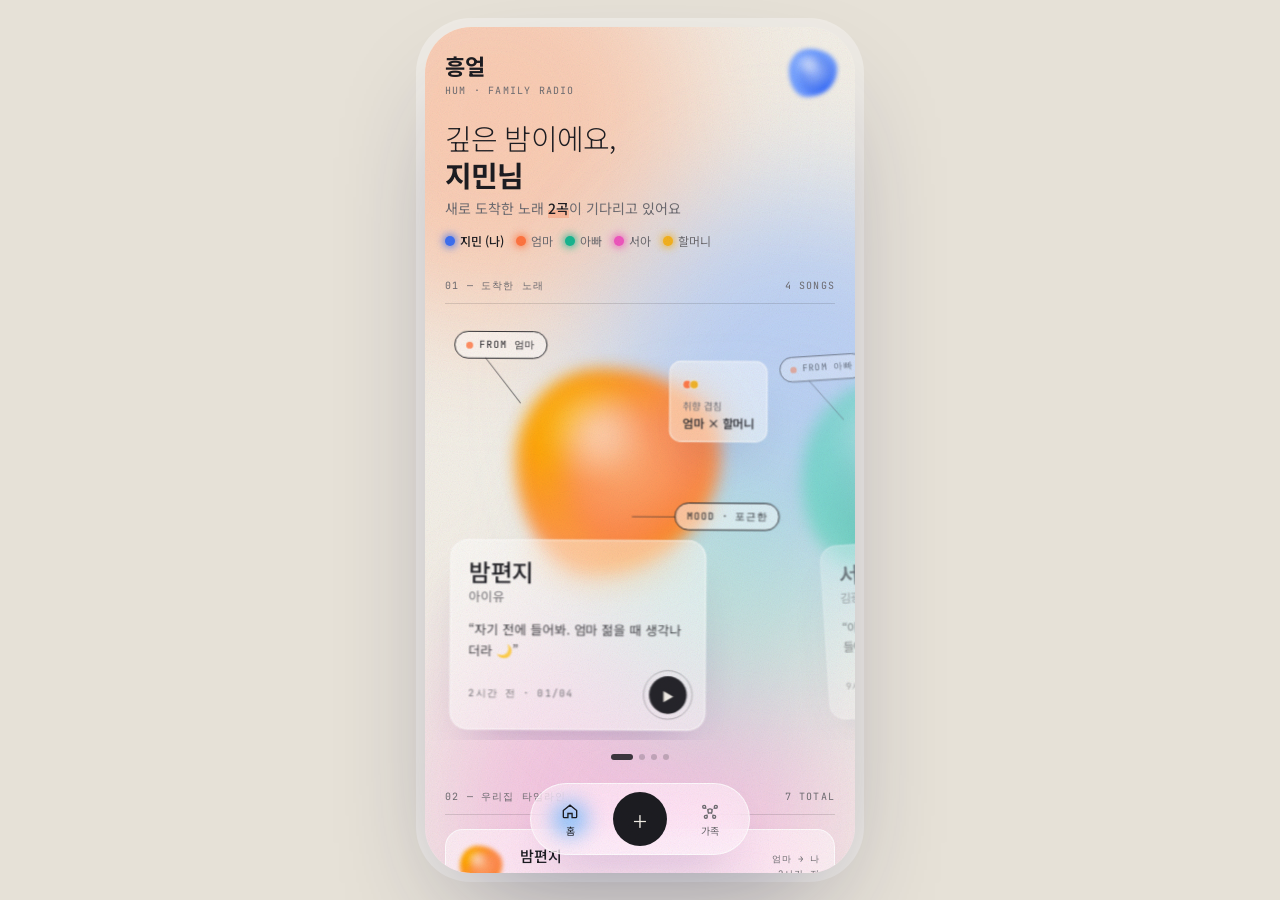
==== commit eed48d3a: "Color songs by the family members whose taste overlaps Each member has a signature color; a song's b" ====
--- a/family-songs/index.html
+++ b/family-songs/index.html
@@ -217,7 +217,7 @@
 .orbit{position:absolute;inset:0;transform:rotate(var(--rot,0deg))}
 .orbit svg{position:absolute;inset:0;width:100%;height:100%;overflow:visible}
 .orbit .ring{fill:none;stroke:var(--ink);stroke-width:.18;opacity:.35;stroke-dasharray:.6 1.4}
-.orbit .lnk{stroke:var(--ink);fill:none;stroke-linecap:round;stroke-dasharray:1 2.5;animation:flow2 3s linear infinite}
+.orbit .lnk{fill:none;stroke-linecap:round;stroke-dasharray:1 2.5;animation:flow2 3s linear infinite}
 @keyframes flow2{to{stroke-dashoffset:-14}}
 @keyframes orbit{to{transform:rotate(360deg)}}
 .node{position:absolute;width:23%;transform:translate(-50%,-50%);cursor:pointer}
@@ -243,6 +243,23 @@
 .stats b{display:block;font-size:24px;font-weight:300;letter-spacing:-.03em}
 .stats span{font-size:11px;color:var(--ink-2)}
 .reset{display:block;margin:34px auto 0}
+.tdots{display:inline-flex;vertical-align:middle;padding-left:3px}
+.tdots i{width:10px;height:10px;border-radius:50%;margin-left:-3px;border:1.5px solid var(--bg);display:inline-block}
+.legend{display:flex;flex-wrap:wrap;gap:6px 12px;margin:14px 0 4px}
+.legend span{display:inline-flex;align-items:center;gap:5px;font-size:12px;color:var(--ink-2)}
+.legend span.me{color:var(--ink);font-weight:500}
+.legend i{width:10px;height:10px;border-radius:50%;box-shadow:0 0 8px 1px currentColor}
+.stat{max-width:128px}
+.stat span{display:block;margin-top:6px}
+.stat em{display:block;font-style:normal;font-size:12px;font-weight:500;line-height:1.35;margin-top:2px;word-break:keep-all}
+.cs-taste{top:16px;left:0}
+.pl-taste{display:flex;justify-content:center;align-items:center;gap:8px;margin-top:10px;color:var(--ink)}
+.pairs{display:grid;grid-template-columns:1fr 1fr;gap:8px}
+.pair{border-radius:18px;padding:12px 12px 14px;display:flex;flex-direction:column;gap:3px;cursor:pointer;min-width:0;box-shadow:none}
+.pair .pb{width:66%;margin:0 auto 6px}
+.pair b{font-size:14px;font-weight:500;display:flex;align-items:center;gap:6px}
+.pair p{font-size:11px;color:var(--ink-2);white-space:nowrap;overflow:hidden;text-overflow:ellipsis}
+.pick button.on{border-color:var(--mc)!important;box-shadow:0 0 18px -4px var(--mc)}
 
 /* ---------- tab bar ---------- */
 .tabbar{position:absolute;left:50%;bottom:calc(env(safe-area-inset-bottom) + 18px);transform:translateX(-50%);display:flex;align-items:center;gap:6px;padding:8px;border-radius:999px;z-index:40;animation:tabin 1s var(--spring) .2s both}
@@ -323,6 +340,7 @@
     </header>
     <h1 class="greet" id="greet"></h1>
     <p class="sub rv" style="--i:2" id="sub"></p>
+    <div class="legend rv" style="--i:2" id="legend"></div>
     <div class="sec-head rv" style="--i:3"><span class="mono">01 — 도착한 노래</span><span class="mono" id="inboxCount"></span></div>
     <div class="carousel rv" style="--i:4" id="carousel"></div>
     <div class="dots rv" style="--i:5" id="dots"></div>
@@ -339,6 +357,7 @@
     <div class="compose-stage rv" style="--i:1">
       <div class="cs-blob" id="csBlob"></div>
       <span class="tag cs-mood" id="csMood">MOOD · 잔잔한</span>
+      <span class="tag cs-taste" id="csTaste"></span>
       <span class="tag cs-to" id="csTo">TO · 누구에게?</span>
       <div class="cs-title"><b id="csTitle" class="ph">노래 제목</b><span id="csArtist"></span></div>
     </div>
@@ -374,7 +393,9 @@
     <div class="orbit-wrap rv" style="--i:2"><div class="orbit" id="orbit"></div></div>
     <div class="member-card glass rv" style="--i:3" id="mcard"></div>
     <div class="stats rv" style="--i:4" id="stats"></div>
-    <div class="sec-head rv" style="--i:5"><span class="mono">이번 주 우리집 무드</span><span class="mono">· 가족 평균</span></div>
+    <div class="sec-head rv" style="--i:5"><span class="mono">취향이 겹친 색</span><span class="mono" id="pairCount"></span></div>
+    <div class="pairs rv" style="--i:5" id="pairs"></div>
+    <div class="sec-head rv" style="--i:6"><span class="mono">이번 주 우리집 무드</span><span class="mono">· 가족 평균</span></div>
     <div class="rv" style="--i:6" id="moodFamily"></div>
     <button class="ghost-btn reset pressable rv" style="--i:7" id="reset">데모 데이터 초기화</button>
   </section>
@@ -399,6 +420,7 @@
           <div class="pl-art" id="plArt"></div>
           <div class="pl-meta"><h2 id="plTitle"></h2><p id="plArtist"></p></div>
           <p class="pl-note" id="plNote"></p>
+          <p class="pl-taste mono" id="plTaste"></p>
           <div class="prog"><div class="bar"><i id="plBar"></i></div><div class="times mono"><span id="plCur">0:00</span><span id="plLeft">-0:00</span></div></div>
           <p class="hum-note mono" id="humNote">이 노래의 무드로 만든 허밍이 흘러요</p>
         </div>
@@ -424,23 +446,24 @@
 /* ================= data ================= */
 const AXES=[['차분한','신나는'],['먹먹한','행복한'],['새벽','한낮'],['혼자','함께']];
 const MEMBERS=[
-  {id:'jimin',name:'지민',colors:['#5b8cff','#a9c8ff','#ffc9b0','#c4b5ff']},
-  {id:'mom',name:'엄마',colors:['#ff8a5c','#ffc2a6','#f7a6d8','#ffe1a8']},
-  {id:'dad',name:'아빠',colors:['#2f6fd6','#79b4ff','#5fd3c0','#c9e6ff']},
-  {id:'sua',name:'서아',colors:['#f06fc9','#ffb3e6','#a98bff','#ffd6ef']},
-  {id:'grandma',name:'할머니',colors:['#36b79c','#a6ecd9','#ffd98a','#fff1c9']},
+  {id:'jimin',name:'지민',color:'#3d6ff0',cname:'바다 파랑'},
+  {id:'mom',name:'엄마',color:'#ff7440',cname:'노을 주황'},
+  {id:'dad',name:'아빠',color:'#17b58f',cname:'숲 초록'},
+  {id:'sua',name:'서아',color:'#ee55bd',cname:'풍선 분홍'},
+  {id:'grandma',name:'할머니',color:'#f3b11e',cname:'햇살 노랑'},
 ];
 const PHRASES=['자기 전에 들어봐','출근길에 생각나서','이거 듣고 힘내','우리 노래 같아서','옛날 생각 나더라'];
 const REACTS=['🥹','🥰','🎶','🔥'];
-const KEY='hum.v1';
+const KEY='hum.v2';
 const now=Date.now(),M=60000,H=60*M,D=24*H;
 function seed(){return{me:'jimin',songs:[
-  {id:'s1',title:'밤편지',artist:'아이유',from:'mom',to:['jimin'],mood:[.18,.62,.08,.35],note:'자기 전에 들어봐. 엄마 젊을 때 생각나더라 🌙',at:now-2*H,plays:2,heard:[],reacts:[],liked:[]},
+  {id:'s1',title:'밤편지',artist:'아이유',from:'mom',to:['jimin'],mood:[.18,.62,.08,.35],note:'자기 전에 들어봐. 엄마 젊을 때 생각나더라 🌙',at:now-2*H,plays:2,heard:[],reacts:[],liked:['grandma']},
   {id:'s2',title:'서른 즈음에',artist:'김광석',from:'dad',to:['jimin','sua'],mood:[.3,.28,.3,.2],note:'아빠가 너만 할 때 듣던 노래. 가사 한번 들어봐',at:now-9*H,plays:1,heard:[],reacts:[],liked:[]},
-  {id:'s3',title:'Ditto',artist:'NewJeans',from:'sua',to:['jimin'],mood:[.62,.55,.4,.82],note:'언니 이거 요즘 무한반복 중 ㅋㅋ',at:now-26*H,plays:4,heard:['jimin'],reacts:[{by:'jimin',e:'🔥'}],liked:['jimin']},
+  {id:'s3',title:'Ditto',artist:'NewJeans',from:'sua',to:['jimin'],mood:[.62,.55,.4,.82],note:'언니 이거 요즘 무한반복 중 ㅋㅋ',at:now-26*H,plays:4,heard:['jimin'],reacts:[{by:'jimin',e:'🔥'}],liked:['jimin','mom']},
   {id:'s4',title:'바람의 노래',artist:'조용필',from:'grandma',to:['jimin','sua','mom'],mood:[.35,.72,.85,.9],note:'우리 강아지들 오늘도 힘내라',at:now-2*D,plays:6,heard:['jimin','mom'],reacts:[{by:'mom',e:'🥹'},{by:'jimin',e:'🥰'}],liked:['mom']},
   {id:'s5',title:'주저하는 연인들을 위해',artist:'잔나비',from:'jimin',to:['mom'],mood:[.4,.7,.7,.6],note:'엄마 아빠 생각나는 노래',at:now-3*D,plays:3,heard:['mom'],reacts:[{by:'mom',e:'🥹'}],liked:['mom']},
-  {id:'s6',title:'그대에게',artist:'무한궤도',from:'dad',to:['mom'],mood:[.88,.85,.75,.7],note:'오랜만에 드라이브 갈까?',at:now-4*D,plays:2,heard:['mom'],reacts:[{by:'mom',e:'🔥'}],liked:[]},
+  {id:'s6',title:'그대에게',artist:'무한궤도',from:'dad',to:['mom'],mood:[.88,.85,.75,.7],note:'오랜만에 드라이브 갈까?',at:now-4*D,plays:2,heard:['mom'],reacts:[{by:'mom',e:'🔥'}],liked:['mom']},
+  {id:'s7',title:'바람의 노래',artist:'조용필',from:'dad',to:['mom'],mood:[.3,.6,.7,.6],note:'어머님이 보내신 거 보고 생각나서. 이 노래 좋지',at:now-5*D,plays:1,heard:['mom'],reacts:[],liked:[]},
 ]}}
 let state;
 try{state=JSON.parse(localStorage.getItem(KEY))}catch(e){}
@@ -455,9 +478,24 @@
 const hash=s=>{let h=0;for(const c of s)h=(h*31+c.charCodeAt(0))|0;return Math.abs(h)};
 function hex2rgb(h){const n=parseInt(h.slice(1),16);return[n>>16,(n>>8)&255,n&255]}
 function mix(a,b,t){const A=hex2rgb(a),B=hex2rgb(b);return'#'+A.map((v,i)=>Math.round(v+(B[i]-v)*t).toString(16).padStart(2,'0')).join('')}
-function moodColors(m){
-  return[mix('#2c5ae6','#ff6a3d',m[0]),mix('#6f9eff','#ff9466',m[1]),mix('#9466ff','#ffc457',m[2]),mix('#22bba2','#ee62c4',m[3])];
-}
+const lighten=(h,t)=>mix(h,'#ffffff',t),shade=(h,t)=>mix(h,'#1a1440',t);
+/* 1 person → shades of their color · 2+ → their colors blended together */
+function palette(cols){const[A,B,C,Dd]=cols;switch(cols.length){
+  case 0:return['#d9d4cb','#ece7df','#cfd2dc','#f4efe7'];
+  case 1:return[A,lighten(A,.45),shade(A,.12),lighten(A,.68)];
+  case 2:return[A,B,mix(A,B,.5),lighten(A,.45)];
+  case 3:return[A,B,C,mix(A,C,.5)];
+  default:return[A,B,C,Dd]}}
+MEMBERS.forEach(m=>m.colors=palette([m.color]));
+const keyOf=(t,a)=>(String(t)+'|'+String(a)).toLowerCase().replace(/\s+/g,'');
+/* taste = everyone who sent this song or ♥'d it (same title+artist counts as the same song) */
+function tasteOf(key){const ids=[];state.songs.filter(s=>keyOf(s.title,s.artist)===key).sort((a,b)=>a.at-b.at)
+  .forEach(s=>[s.from,...s.liked].forEach(id=>{if(!ids.includes(id))ids.push(id)}));return ids}
+const taste=s=>tasteOf(keyOf(s.title,s.artist));
+const songColors=s=>palette(taste(s).map(id=>mem(id).color));
+const tdots=ids=>`<span class="tdots">${ids.map(id=>`<i style="background:${mem(id).color}"></i>`).join('')}</span>`;
+const tasteLabel=ids=>ids.length>1?ids.map(nm).join(' × '):nm(ids[0])+'의 색';
+function paintBlob(el,cols){if(el)cols.forEach((v,i)=>el.style.setProperty('--c'+(i+1),v))}
 function moodWord(m){
   const[e,h]=m;
   if(e<.4&&h>=.55)return'포근한';if(e>=.6&&h>=.55)return'들뜬';if(e<.4&&h<.45)return'먹먹한';
@@ -467,7 +505,7 @@
   const c=colors;
   return`<div class="blob ${size}" style="--c1:${c[0]};--c2:${c[1]};--c3:${c[2]};--c4:${c[3]};--d:${((7+seed%5)/speed).toFixed(2)}s;--r:${seed*47%360}deg;--dl:-${seed%7}s"><i></i><i></i><i></i></div>`;
 }
-function songBlob(s,o={}){return blob(moodColors(s.mood),{seed:hash(s.id),...o})}
+function songBlob(s,o={}){return blob(songColors(s),{seed:hash(s.id),speed:.7+s.mood[0]*.9,...o})}
 function ago(t){const d=Date.now()-t;if(d<M)return'방금';if(d<H)return Math.floor(d/M)+'분 전';if(d<D)return Math.floor(d/H)+'시간 전';return Math.floor(d/D)+'일 전'}
 function fmt(s){s=Math.max(0,Math.floor(s));return Math.floor(s/60)+':'+String(s%60).padStart(2,'0')}
 function vib(n=8){try{navigator.vibrate&&navigator.vibrate(n)}catch(e){}}
@@ -513,7 +551,7 @@
   const id='g'+(++uid);
   el.className='mood'+(readonly?' ro':'');
   el.innerHTML=`<svg class="mood-svg"><defs><filter id="${id}" x="-50%" y="-50%" width="200%" height="200%"><feGaussianBlur stdDeviation="9"/></filter></defs><path class="glow" filter="url(#${id})"/><path class="core"/></svg>`+
-    AXES.map((a,i)=>`<div class="mrow"><span class="ml mono">${a[0]}</span><div class="mt" data-i="${i}">${ghosts.map(g=>`<span class="gh" style="left:${g[i]*100}%"></span>`).join('')}<b class="mh"></b></div><span class="mr mono">${a[1]}</span></div>`).join('');
+    AXES.map((a,i)=>`<div class="mrow"><span class="ml mono">${a[0]}</span><div class="mt" data-i="${i}">${ghosts.map(g=>`<span class="gh" style="left:${g.v[i]*100}%;background:${g.c}"></span>`).join('')}<b class="mh"></b></div><span class="mr mono">${a[1]}</span></div>`).join('');
   const w={el,target:values.slice(),disp:values.map(v=>v*.2+.4),hot:-1,
     tracks:[...el.querySelectorAll('.mt')],handles:[...el.querySelectorAll('.mh')],glow:el.querySelector('.glow'),core:el.querySelector('.core'),
     set(v){this.target=v.slice()}};
@@ -568,6 +606,7 @@
   const me=mem(state.me),g=greeting();
   $('#meBtn').innerHTML=blob(me.colors,{seed:3,size:'sm'});
   $('#greet').innerHTML=splitLetters(g+',')+'<br><b>'+splitLetters(me.name+'님',g.length+1)+'</b>';
+  $('#legend').innerHTML=MEMBERS.map(m=>`<span class="${m.id===state.me?'me':''}"><i style="background:${m.color};color:${m.color}"></i>${m.id===state.me?m.name+' (나)':m.name}</span>`).join('');
   const list=inbox(),unheard=list.filter(s=>!s.heard.includes(state.me));
   $('#sub').innerHTML=unheard.length?`새로 도착한 노래 <em>${unheard.length}곡</em>이 기다리고 있어요`:'오늘은 누구에게 노래를 보내볼까요?';
   $('#inboxCount').textContent=`${list.length} songs`;
@@ -578,7 +617,7 @@
       <div class="art">${songBlob(s,{size:'lg'})}</div>
       <span class="tag t-from">${n?'<i class="new-dot"></i>':''}FROM ${esc(nm(s.from))}</span>
       <span class="tag t-mood">MOOD · ${moodWord(s.mood)}</span>
-      <div class="stat glass"><b>x${s.plays}</b><span>함께 들음</span></div>
+      <div class="stat glass">${tdots(taste(s))}<span>${taste(s).length>1?'취향 겹침':'아직 한 사람의 색'}</span><em>${esc(tasteLabel(taste(s)))}</em></div>
       <div class="note glass"><h3>${esc(s.title)}</h3><p class="artist">${esc(s.artist)}</p>
         <p class="msg">“${esc(s.note)}”</p>
         <div class="foot"><span class="mono">${ago(s.at)} · ${String(i+1).padStart(2,'0')}/${String(list.length).padStart(2,'0')}</span><span class="play-ic">▶</span></div></div>
@@ -591,7 +630,7 @@
   $('#tlCount').textContent=`${all.length} total`;
   $('#timeline').innerHTML=all.map((s,i)=>`<li class="row glass rv" style="--i:${7+Math.min(i,6)}" data-open="${s.id}">
     <div class="mini">${songBlob(s,{size:'sm'})}</div>
-    <div class="rt"><b>${esc(s.title)}</b><span>${esc(s.artist)} ${s.reacts.length?`<span class="emo">${s.reacts.map(r=>r.e).join('')}</span>`:''}</span></div>
+    <div class="rt"><b>${esc(s.title)}</b><span>${tdots(taste(s))} ${esc(s.artist)} ${s.reacts.length?`<span class="emo">${s.reacts.map(r=>r.e).join('')}</span>`:''}</span></div>
     <div class="rr mono">${esc(nm(s.from))} → ${s.to.map(t=>esc(nm(t))).join(', ')}<br>${ago(s.at)}</div></li>`).join('');
 }
 function carouselFx(){
@@ -609,15 +648,19 @@
 function renderSend(o={}){
   draft=newDraft(o);
   ['fTitle','fArtist','fLink','fNote'].forEach(id=>$('#'+id).value='');$('#noteCount').textContent='0 / 120';
-  $('#csBlob').innerHTML=blob(moodColors(draft.mood),{seed:5,size:'lg'});csBlobEl=$('#csBlob .blob');
-  $('#pick').innerHTML=MEMBERS.filter(m=>m.id!==state.me).map((m,i)=>`<button class="pressable ${draft.to.includes(m.id)?'on':''}" data-pick="${m.id}"><div class="mb"><span class="chk">✓</span>${blob(m.colors,{seed:i+2,size:'sm'})}</div><span>${m.name}</span></button>`).join('');
+  $('#csBlob').innerHTML=blob(palette([mem(state.me).color]),{seed:5,size:'lg'});csBlobEl=$('#csBlob .blob');
+  $('#pick').innerHTML=MEMBERS.filter(m=>m.id!==state.me).map((m,i)=>`<button class="pressable ${draft.to.includes(m.id)?'on':''}" data-pick="${m.id}" style="--mc:${m.color}"><div class="mb"><span class="chk">✓</span>${blob(m.colors,{seed:i+2,size:'sm'})}</div><span>${m.name}</span></button>`).join('');
   $('#chips').innerHTML=PHRASES.map(p=>`<button class="pressable" data-phrase="${p}">${p}</button>`).join('');
   sendMood=MoodWidget($('#moodSend'),{values:draft.mood,ghosts:[],onChange:v=>{draft.mood=v;updatePreview()}});
   updatePreview();
 }
 function updatePreview(){
-  const c=moodColors(draft.mood);
-  if(csBlobEl){c.forEach((v,i)=>csBlobEl.style.setProperty('--c'+(i+1),v));csBlobEl.style.setProperty('--d',(11-draft.mood[0]*7).toFixed(1)+'s')}
+  const tn=draft.title.toLowerCase().replace(/\s+/g,''),an=draft.artist.toLowerCase().replace(/\s+/g,'');
+  const same=tn?state.songs.filter(x=>x.title.toLowerCase().replace(/\s+/g,'')===tn&&(!an||x.artist.toLowerCase().replace(/\s+/g,'')===an)):[];
+  const ids=[state.me];same.forEach(x=>[x.from,...x.liked].forEach(id=>{if(!ids.includes(id))ids.push(id)}));
+  paintBlob(csBlobEl,palette(ids.map(id=>mem(id).color)));if(csBlobEl)csBlobEl.style.setProperty('--d',(11-draft.mood[0]*7).toFixed(1)+'s');
+  const tt=$('#csTaste'),lbl=ids.length>1?'취향 겹침 · '+ids.slice(1).map(nm).join(', '):'COLOR · 나의 색';
+  tt.innerHTML=tdots(ids)+esc(lbl);if(tt.dataset.n!=ids.length){if(ids.length>(+tt.dataset.n||1)){const r=$('#csBlob').getBoundingClientRect();burst(r.left+r.width/2,r.top+r.height/2,ids.map(id=>mem(id).color),24);toast(ids.slice(1).map(nm).join(', ')+'도 좋아하는 노래예요 · 색이 섞였어요');vib([10,30,10])}tt.dataset.n=ids.length;tt.classList.remove('bump');void tt.offsetWidth;tt.classList.add('bump')}
   const w=moodWord(draft.mood),mt=$('#csMood');if(mt.dataset.w!==w){mt.dataset.w=w;mt.textContent='MOOD · '+w;mt.classList.remove('bump');void mt.offsetWidth;mt.classList.add('bump')}
   const t=$('#csTitle');t.textContent=draft.title||'노래 제목';t.classList.toggle('ph',!draft.title);
   $('#csArtist').textContent=draft.artist;
@@ -655,20 +698,22 @@
   const fam=$('.tab[data-go="family"]').getBoundingClientRect(),[tx,ty]=rel(fam.left+fam.width/2,fam.top+fam.height/2);
   const dx=tx-(x+r.width/2),dy=ty-(y+r.height/2);
   fl.animate([{transform:'translate(0,0) scale(1) rotate(0)',filter:'blur(0)'},{transform:`translate(${dx*.15}px,${-140}px) scale(.9) rotate(-30deg)`,offset:.35},{transform:`translate(${dx}px,${dy}px) scale(.08) rotate(160deg)`,filter:'blur(4px)'}],
-    {duration:1100,easing:'cubic-bezier(.55,0,.3,1)',fill:'forwards'}).onfinish=()=>{fl.remove();src.style.opacity='';burst(fam.left+fam.width/2,fam.top+fam.height/2,moodColors(s.mood),24)};
-  burst(r.left+r.width/2,r.top+r.height/2,moodColors(s.mood),20);
+    {duration:1100,easing:'cubic-bezier(.55,0,.3,1)',fill:'forwards'}).onfinish=()=>{fl.remove();src.style.opacity='';burst(fam.left+fam.width/2,fam.top+fam.height/2,songColors(s),24)};
+  burst(r.left+r.width/2,r.top+r.height/2,songColors(s),20);
   setTimeout(()=>{toast(`${s.to.map(nm).join(', ')}에게 노래가 날아갔어요 ✦`);go('home')},1150);
 }
 
 /* ================= FAMILY ================= */
 let selMember=null;
-function exchange(a,b){return state.songs.filter(s=>(s.from===a&&s.to.includes(b))||(s.from===b&&s.to.includes(a))).length}
+function songKeys(){return[...new Set(state.songs.map(s=>keyOf(s.title,s.artist)))]}
+function overlapSongs(a,b){return songKeys().filter(k=>{const t=tasteOf(k);return t.includes(a)&&t.includes(b)}).map(k=>state.songs.find(s=>keyOf(s.title,s.artist)===k))}
+function exchange(a,b){return overlapSongs(a,b).length}
 function renderFamily(){
   const n=MEMBERS.length;
-  $('#famTitle').innerHTML=`<b>${n}개의 주파수</b>가<br>서로를 듣고 있어요`;
+  $('#famTitle').innerHTML=`<b>${n}가지 색</b>이<br>노래로 섞이고 있어요`;
   const pos=MEMBERS.map((m,i)=>{const a=(i/n)*Math.PI*2-Math.PI/2;return{x:50+Math.cos(a)*38,y:50+Math.sin(a)*38}});
   let lines='';
-  for(let i=0;i<n;i++)for(let j=i+1;j<n;j++){const c=exchange(MEMBERS[i].id,MEMBERS[j].id);if(c)lines+=`<line class="lnk" x1="${pos[i].x}" y1="${pos[i].y}" x2="${pos[j].x}" y2="${pos[j].y}" stroke-width="${.2+c*.22}" opacity="${Math.min(.25+c*.18,.8)}"/>`}
+  for(let i=0;i<n;i++)for(let j=i+1;j<n;j++){const c=exchange(MEMBERS[i].id,MEMBERS[j].id);if(c){const gid='lg'+i+j;lines+=`<linearGradient id="${gid}" gradientUnits="userSpaceOnUse" x1="${pos[i].x}" y1="${pos[i].y}" x2="${pos[j].x}" y2="${pos[j].y}"><stop offset="0" stop-color="${MEMBERS[i].color}"/><stop offset="1" stop-color="${MEMBERS[j].color}"/></linearGradient><line class="lnk" x1="${pos[i].x}" y1="${pos[i].y}" x2="${pos[j].x}" y2="${pos[j].y}" stroke="url(#${gid})" stroke-width="${.5+c*.6}" opacity=".9"/>`}}
   $('#orbit').innerHTML=`<svg viewBox="0 0 100 100"><circle class="ring" cx="50" cy="50" r="38"/><circle class="ring" cx="50" cy="50" r="24"/>${lines}</svg>
     <div class="core-node">${blob(['#f3efe7','#cfdcff','#ffd9c6','#e9e0ff'],{seed:9,size:'md',speed:.6})}<span class="lbl">우리집</span></div>`+
     MEMBERS.map((m,i)=>`<div class="node ${selMember===m.id?'sel':''}" data-member="${m.id}" style="left:${pos[i].x}%;top:${pos[i].y}%"><div class="node-in">${blob(m.colors,{seed:i*3+1,size:'md'})}<span>${m.id===state.me?m.name+' (나)':m.name}</span></div></div>`).join('');
@@ -678,7 +723,12 @@
   const reacts=state.songs.reduce((a,s)=>a+s.reacts.length,0),plays=state.songs.reduce((a,s)=>a+s.plays,0);
   $('#stats').innerHTML=[[week.length,'이번 주 노래'],[reacts,'리액션'],[plays,'함께 들은 횟수']].map(([v,l])=>`<div class="glass"><b>x${v}</b><span>${l}</span></div>`).join('');
   const avg=i=>week.length?week.reduce((a,s)=>a+s.mood[i],0)/week.length:.5;
-  const ghosts=MEMBERS.map(m=>{const ss=state.songs.filter(s=>s.from===m.id);return ss.length?AXES.map((_,i)=>ss.reduce((a,s)=>a+s.mood[i],0)/ss.length):null}).filter(Boolean);
+  const ghosts=MEMBERS.map(m=>{const ss=state.songs.filter(s=>s.from===m.id);return ss.length?{c:m.color,v:AXES.map((_,i)=>ss.reduce((a,s)=>a+s.mood[i],0)/ss.length)}:null}).filter(Boolean);
+  const pairs=[];for(let i=0;i<n;i++)for(let j=i+1;j<n;j++){const ss=overlapSongs(MEMBERS[i].id,MEMBERS[j].id);if(ss.length)pairs.push([MEMBERS[i],MEMBERS[j],ss])}
+  pairs.sort((a,b)=>b[2].length-a[2].length);$('#pairCount').textContent=pairs.length+' pairs';
+  $('#pairs').innerHTML=pairs.length?pairs.map(([a,b,ss],k)=>`<div class="pair glass pressable" data-open="${ss[0].id}"><div class="pb">${blob(palette([a.color,b.color]),{seed:k*5+2,size:'md'})}</div>
+    <b>${tdots([a.id,b.id])} ${a.id===state.me?'나':a.name} × ${b.id===state.me?'나':b.name}</b><span class="mono">${ss.length}곡 겹침</span><p>${ss.map(x=>esc(x.title)).join(' · ')}</p></div>`).join('')
+    :'<p class="sub">아직 겹친 취향이 없어요. 받은 노래에 ♥를 눌러보세요.</p>';
   MoodWidget($('#moodFamily'),{values:AXES.map((_,i)=>avg(i)),readonly:true,ghosts});
 }
 function renderMemberCard(id,anim=true){
@@ -686,8 +736,8 @@
   let best=null,bc=0;MEMBERS.forEach(o=>{if(o.id===id)return;const c=exchange(id,o.id);if(c>bc){bc=c;best=o}});
   const c=$('#mcard');
   c.innerHTML=`<div class="av">${blob(m.colors,{seed:7,size:'md'})}</div><h4>${m.name}${id===state.me?' · 나':''}</h4>
-    <span class="mono">${sent.length?'최근 보낸 곡 · '+esc(sent.sort((a,b)=>b.at-a.at)[0].title):'아직 보낸 노래가 없어요'}</span>
-    <div class="grid3"><div><b>${sent.length}</b><span class="mono">sent</span></div><div><b>${got.length}</b><span class="mono">received</span></div><div><b style="font-size:15px;line-height:1.9">${best?best.name:'—'}</b><span class="mono">단짝</span></div></div>
+    <span class="mono">${tdots([id])} ${m.cname} · ${sent.length?'최근 보낸 곡 · '+esc(sent.sort((a,b)=>b.at-a.at)[0].title):'아직 보낸 노래가 없어요'}</span>
+    <div class="grid3"><div><b>${sent.length}</b><span class="mono">sent</span></div><div><b>${got.length}</b><span class="mono">received</span></div><div><b style="font-size:15px;line-height:1.9">${best?best.name:'—'}</b><span class="mono">취향 단짝</span></div></div>
     <button class="act pressable" data-as="${id}" ${id===state.me?'disabled':''}>${id===state.me?'지금 이 시점으로 보고 있어요':m.name+' 시점으로 앱 보기'}</button>`;
   if(anim){c.classList.remove('swap');void c.offsetWidth;c.classList.add('swap')}
 }
@@ -733,14 +783,14 @@
   P.list=inbox().length&&s.to.includes(state.me)?inbox():[...state.songs].sort((a,b)=>b.at-a.at);
   loadSong(s);
   const sh=$('#player');sh.classList.add('open');sh.setAttribute('aria-hidden','false');
-  if(fromEl){const r=fromEl.getBoundingClientRect();burst(r.left+r.width/2,r.top+r.height/2,moodColors(s.mood),12)}
+  if(fromEl){const r=fromEl.getBoundingClientRect();burst(r.left+r.width/2,r.top+r.height/2,songColors(s),12)}
   setTimeout(()=>play(true),450);
 }
 function loadSong(s){
   P.song=s;P.pos=0;P.dur=150+hash(s.title)%110;
-  const c=moodColors(s.mood),body=$('#sheetBody');c.forEach((v,i)=>body.style.setProperty('--c'+(i+1),v));
+  paintBlob($('#sheetBody'),songColors(s));
   $('#plArt').innerHTML=songBlob(s,{size:'lg'});
-  $('#plFrom').textContent='FROM '+nm(s.from);$('#plMood').textContent=moodWord(s.mood);
+  $('#plFrom').textContent='FROM '+nm(s.from);$('#plTaste').innerHTML=tdots(taste(s))+esc(tasteLabel(taste(s)));$('#plMood').textContent=moodWord(s.mood);
   $('#plTitle').textContent=s.title;$('#plArtist').textContent=s.artist;$('#plNote').textContent='“'+s.note+'”';
   $('#extLink').href=s.link&&/^https?:\/\//.test(s.link)?s.link:'https://www.youtube.com/results?search_query='+encodeURIComponent(s.title+' '+s.artist);
   $('#likeBtn').textContent=s.liked.includes(state.me)?'♥':'♡';$('#likeBtn').classList.toggle('liked',s.liked.includes(state.me));
@@ -761,7 +811,13 @@
 $$('[data-close]').forEach(b=>b.addEventListener('click',closePlayer));
 $('#likeBtn').addEventListener('click',e=>{e.stopPropagation();const s=P.song,i=s.liked.indexOf(state.me);i<0?s.liked.push(state.me):s.liked.splice(i,1);save();
   const b=e.currentTarget;b.textContent=i<0?'♥':'♡';b.classList.toggle('liked',i<0);vib(12);
-  if(i<0){const r=b.getBoundingClientRect();burst(r.left+r.width/2,r.top+r.height/2,['#ff5a7a','#ffb3c4','#ff8a5c'],22)}});
+  const ids=taste(s),cols=songColors(s);paintBlob($('#plArt .blob'),cols);paintBlob($('#sheetBody'),cols);
+  const pt=$('#plTaste');pt.innerHTML=tdots(ids)+esc(tasteLabel(ids));pt.classList.remove('bump');void pt.offsetWidth;pt.classList.add('bump');
+  const r=b.getBoundingClientRect();
+  if(i<0){burst(r.left+r.width/2,r.top+r.height/2,[mem(state.me).color,...cols],26);
+    const a=$('#plArt').getBoundingClientRect();burst(a.left+a.width/2,a.top+a.height/2,[mem(state.me).color],14);
+    if(ids.length>1&&s.from!==state.me)toast(ids.filter(x=>x!==state.me).map(nm).join(', ')+'와 취향이 겹쳤어요 · 색이 섞여요')}
+  else if(s.from!==state.me)toast('내 색이 빠졌어요')});
 document.addEventListener('click',e=>{const r=e.target.closest('[data-react]');if(!r)return;const b=r.getBoundingClientRect();
   floatEmoji(b.left+b.width/2,b.top,r.dataset.react);P.song.reacts.push({by:state.me,e:r.dataset.react});save();vib(8);toast(`${nm(P.song.from)}에게 ${r.dataset.react} 를 보냈어요`)});
 $('#replyBtn').addEventListener('click',()=>{const s=P.song;closePlayer();go('send',{to:s.from===state.me?s.to.slice():[s.from]})});
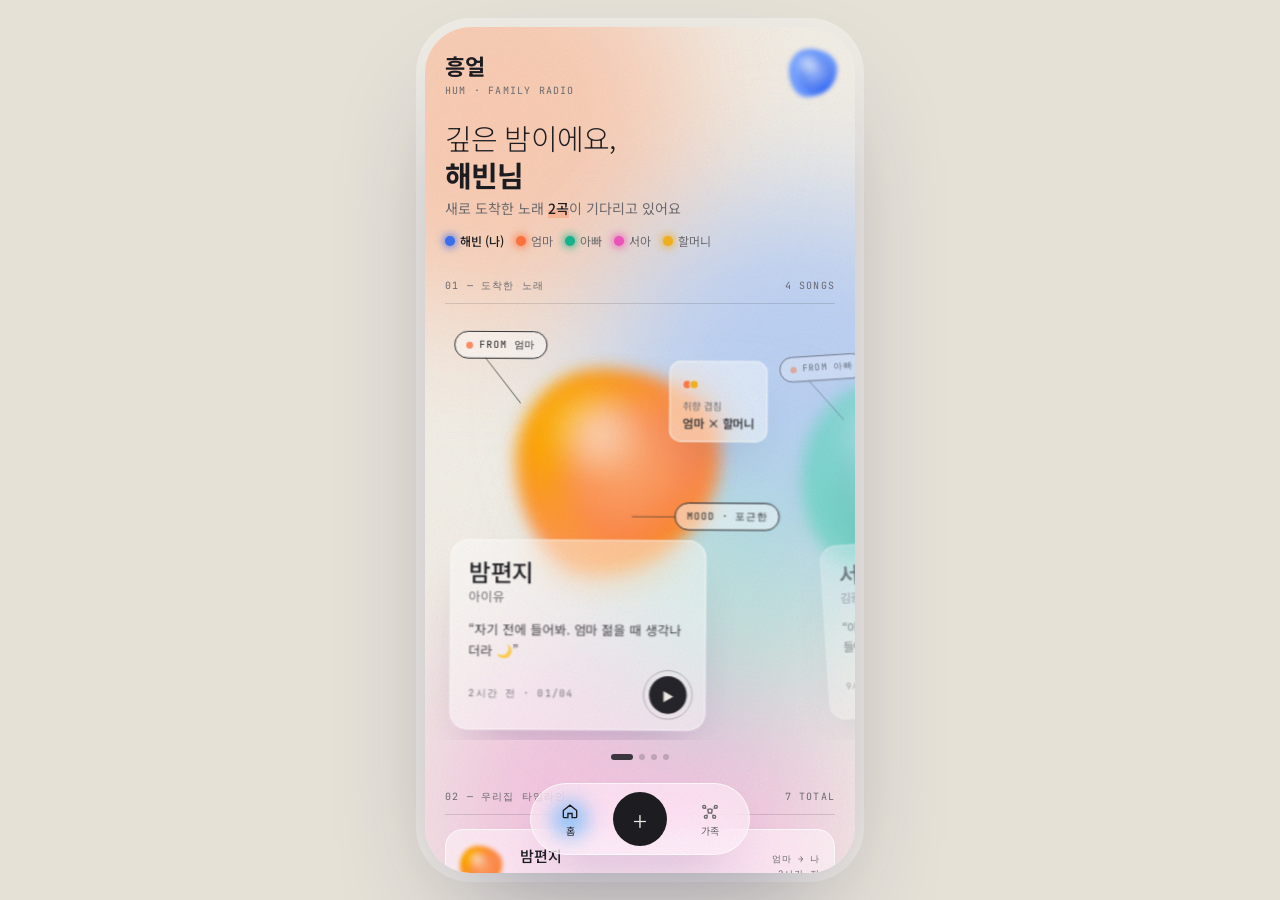
==== commit 3815172c: "Rename the default member to 해빈 Co-Authored-By: Claude Opus 5.5 <noreply@anthropic.com> Claude-Sessi" ====
--- a/family-songs/index.html
+++ b/family-songs/index.html
@@ -446,7 +446,7 @@
 /* ================= data ================= */
 const AXES=[['차분한','신나는'],['먹먹한','행복한'],['새벽','한낮'],['혼자','함께']];
 const MEMBERS=[
-  {id:'jimin',name:'지민',color:'#3d6ff0',cname:'바다 파랑'},
+  {id:'jimin',name:'해빈',color:'#3d6ff0',cname:'바다 파랑'},
   {id:'mom',name:'엄마',color:'#ff7440',cname:'노을 주황'},
   {id:'dad',name:'아빠',color:'#17b58f',cname:'숲 초록'},
   {id:'sua',name:'서아',color:'#ee55bd',cname:'풍선 분홍'},
